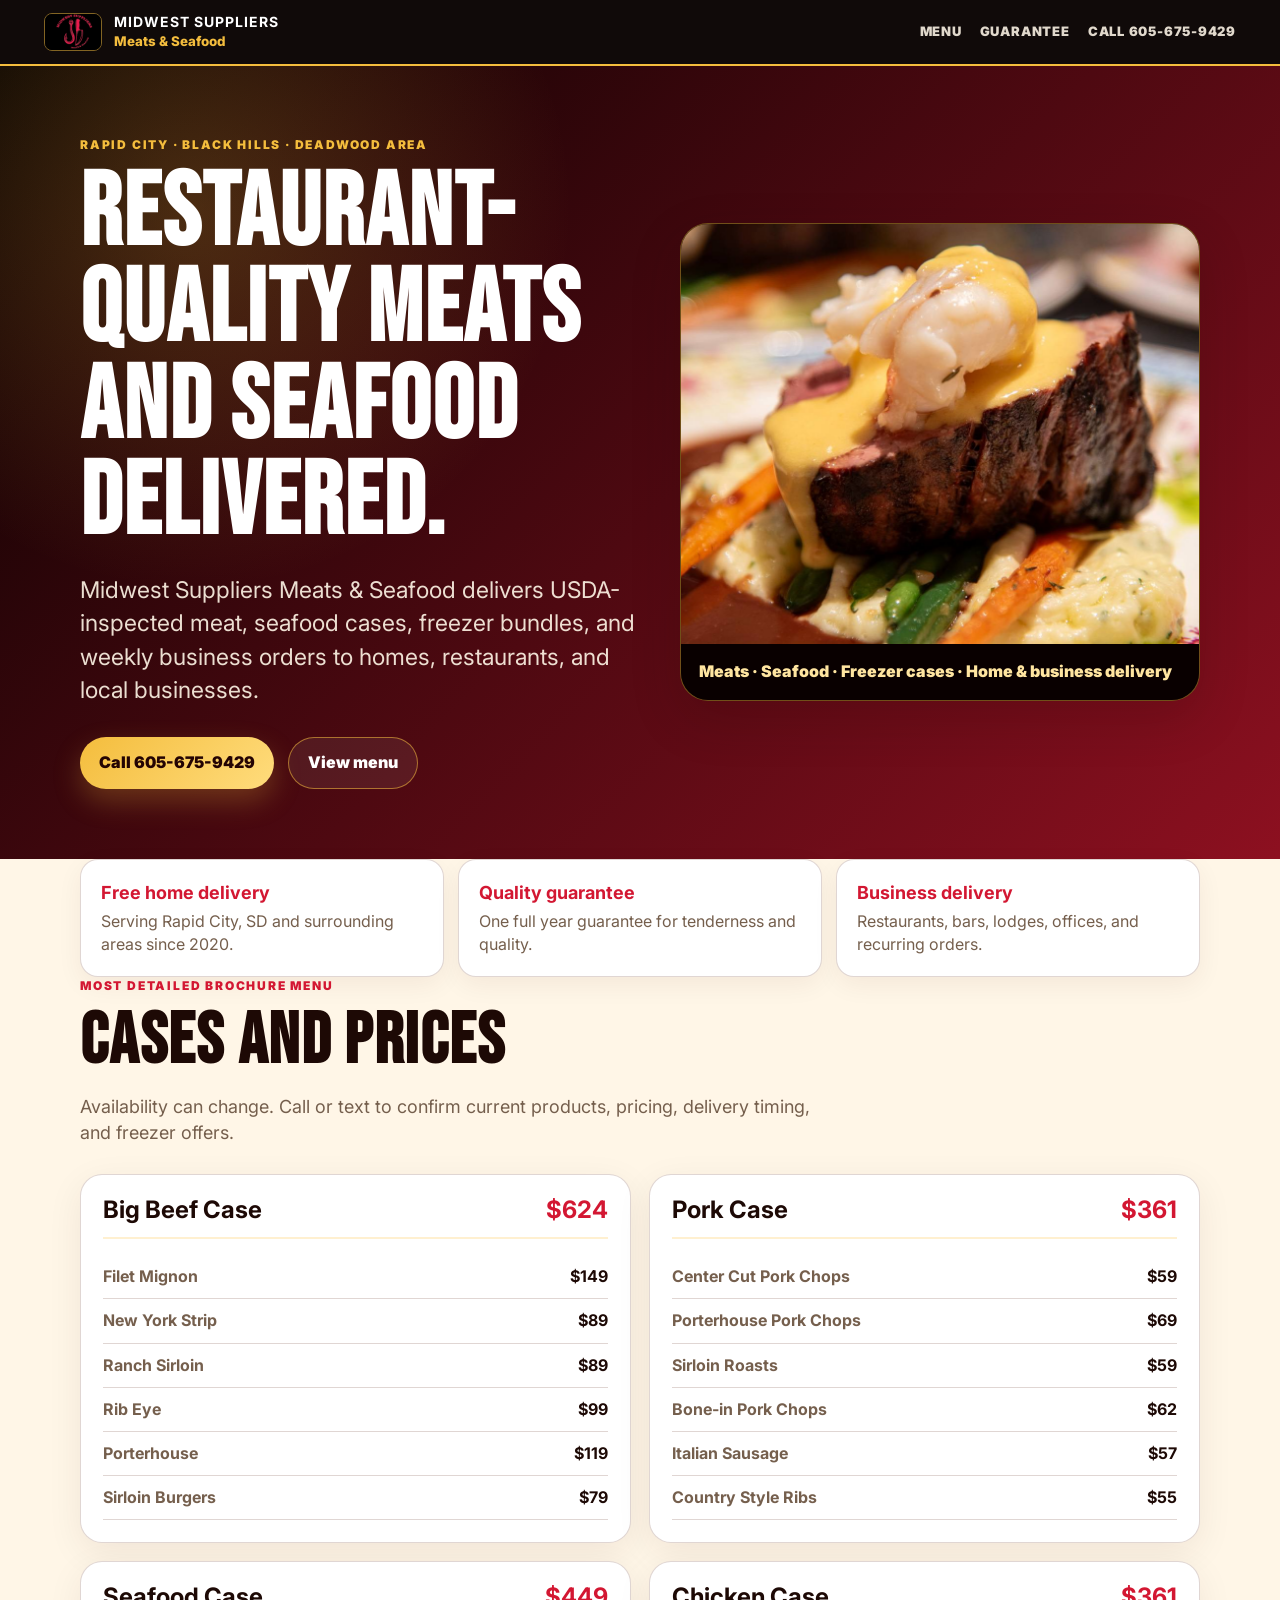
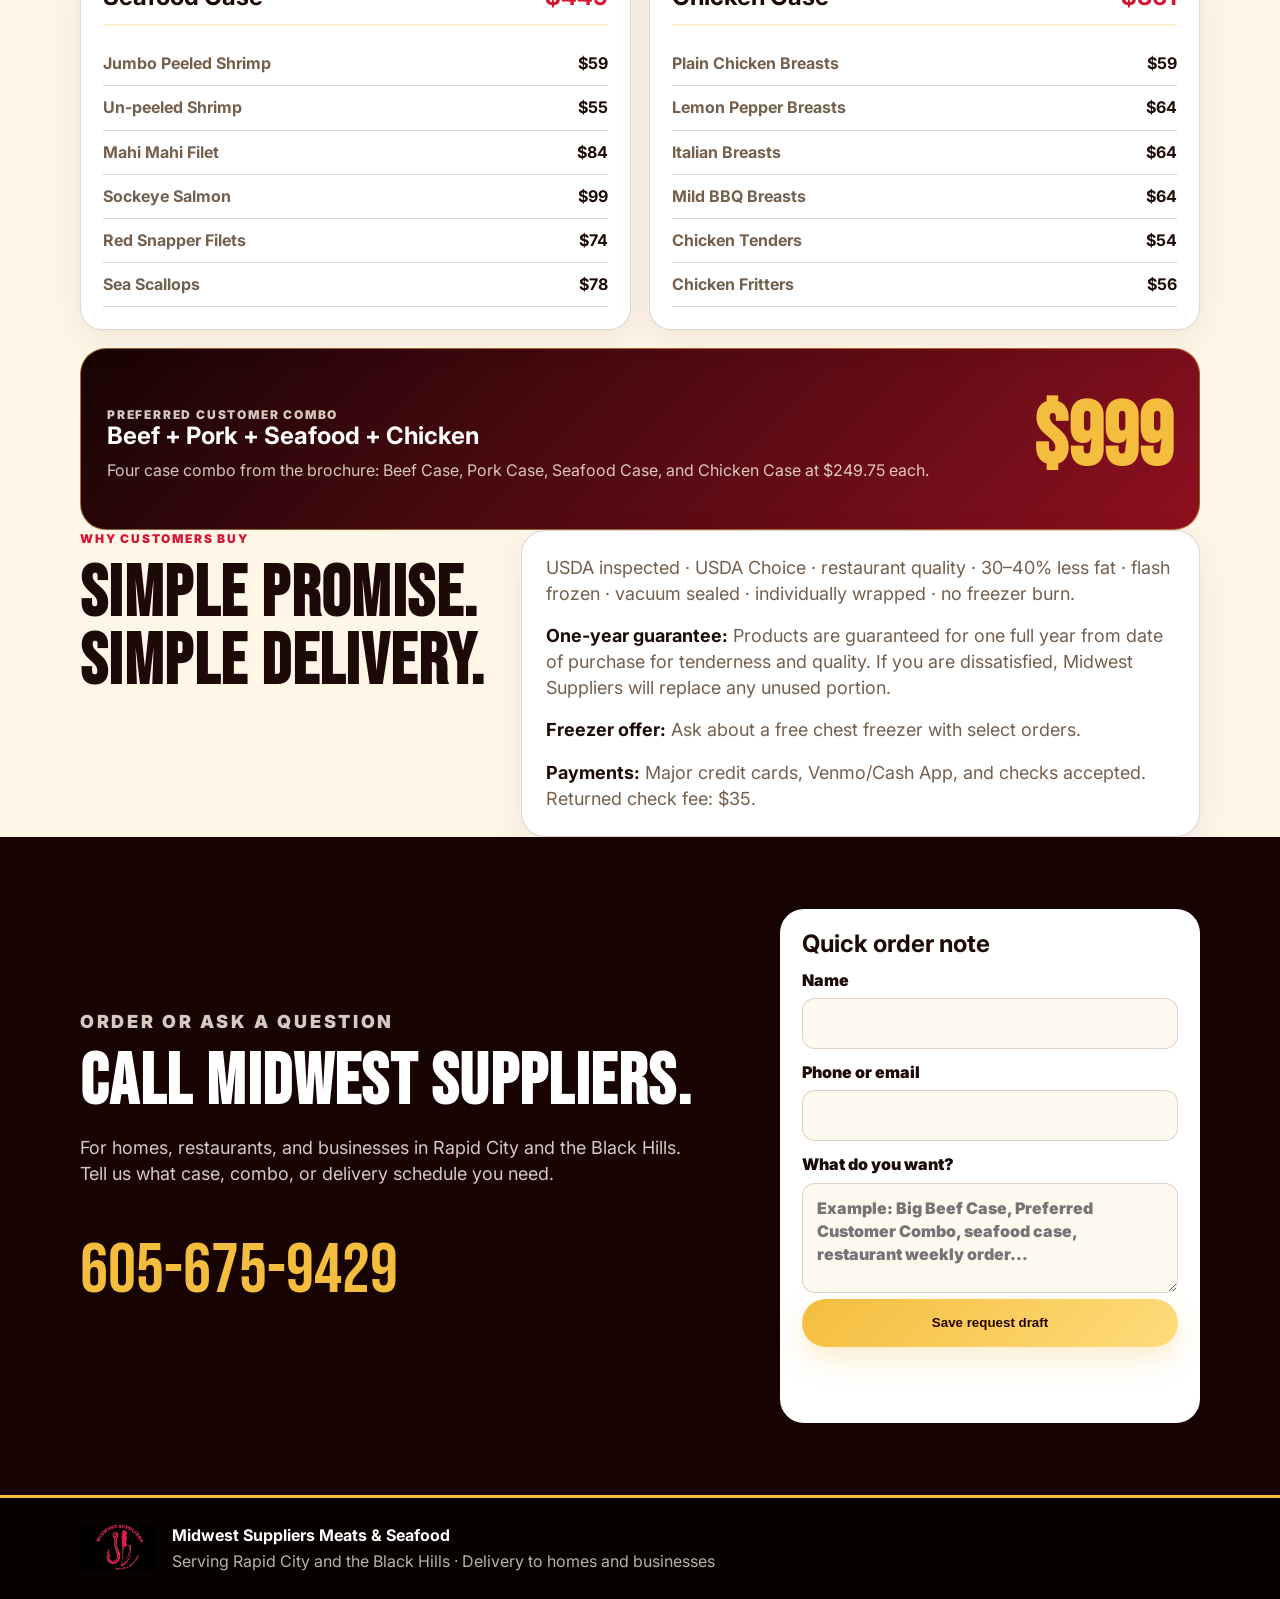
==== index.html @ dd009bd9 "feat: add brochure pricing and steak photo" ====
<!doctype html>
<html lang="en">
<head>
  <meta charset="utf-8" />
  <meta name="viewport" content="width=device-width, initial-scale=1" />
  <title>Midwest Suppliers Meats & Seafood | Rapid City & Black Hills Delivery</title>
  <meta name="description" content="Midwest Suppliers Meats & Seafood delivers restaurant-quality meat, seafood, freezer bundles, and cases to homes and businesses in Rapid City and the Black Hills." />
  <meta property="og:title" content="Midwest Suppliers Meats & Seafood" />
  <meta property="og:description" content="USDA-inspected meats, seafood cases, freezer bundles, and home or commercial delivery for Rapid City and the Black Hills." />
  <meta property="og:image" content="assets/steak-seafood-plate.jpg" />
  <link rel="preconnect" href="https://fonts.googleapis.com">
  <link rel="preconnect" href="https://fonts.gstatic.com" crossorigin>
  <link href="https://fonts.googleapis.com/css2?family=Bebas+Neue&family=Inter:wght@400;600;700;800;900&display=swap" rel="stylesheet">
  <link rel="stylesheet" href="styles.css?v=4" />
</head>
<body>
  <a class="skip-link" href="#contact">Skip to contact</a>

  <header class="site-header">
    <a class="brand" href="#top" aria-label="Midwest Suppliers home">
      <img src="assets/knife-logo.jpg" alt="Midwest Suppliers Meats & Seafood knife logo" />
      <span><strong>Midwest Suppliers</strong><small>Meats & Seafood</small></span>
    </a>
    <nav aria-label="Primary navigation">
      <a href="#menu">Menu</a>
      <a href="#guarantee">Guarantee</a>
      <a href="#contact">Call 605-675-9429</a>
    </nav>
  </header>

  <main id="top">
    <section class="hero">
      <div class="hero-copy">
        <p class="eyebrow">Rapid City · Black Hills · Deadwood Area</p>
        <h1>Restaurant-quality meats and seafood delivered.</h1>
        <p class="lead">Midwest Suppliers Meats & Seafood delivers USDA-inspected meat, seafood cases, freezer bundles, and weekly business orders to homes, restaurants, and local businesses.</p>
        <div class="hero-actions">
          <a class="btn primary" href="tel:16056759429">Call 605-675-9429</a>
          <a class="btn secondary" href="#menu">View menu</a>
        </div>
      </div>
      <figure class="hero-photo">
        <img src="assets/steak-seafood-plate.jpg" alt="Plated steak topped with seafood and sauce" />
        <figcaption>Meats · Seafood · Freezer cases · Home & business delivery</figcaption>
      </figure>
    </section>

    <section class="quick-facts" aria-label="Business highlights">
      <div><strong>Free home delivery</strong><span>Serving Rapid City, SD and surrounding areas since 2020.</span></div>
      <div><strong>Quality guarantee</strong><span>One full year guarantee for tenderness and quality.</span></div>
      <div><strong>Business delivery</strong><span>Restaurants, bars, lodges, offices, and recurring orders.</span></div>
    </section>

    <section id="menu" class="section">
      <div class="section-head simple">
        <p class="eyebrow red">Most detailed brochure menu</p>
        <h2>Cases and prices</h2>
        <p>Availability can change. Call or text to confirm current products, pricing, delivery timing, and freezer offers.</p>
      </div>

      <div class="case-grid">
        <article class="case-card">
          <h3>Big Beef Case <span>$624</span></h3>
          <ul>
            <li><span>Filet Mignon</span><b>$149</b></li>
            <li><span>New York Strip</span><b>$89</b></li>
            <li><span>Ranch Sirloin</span><b>$89</b></li>
            <li><span>Rib Eye</span><b>$99</b></li>
            <li><span>Porterhouse</span><b>$119</b></li>
            <li><span>Sirloin Burgers</span><b>$79</b></li>
          </ul>
        </article>

        <article class="case-card">
          <h3>Pork Case <span>$361</span></h3>
          <ul>
            <li><span>Center Cut Pork Chops</span><b>$59</b></li>
            <li><span>Porterhouse Pork Chops</span><b>$69</b></li>
            <li><span>Sirloin Roasts</span><b>$59</b></li>
            <li><span>Bone-in Pork Chops</span><b>$62</b></li>
            <li><span>Italian Sausage</span><b>$57</b></li>
            <li><span>Country Style Ribs</span><b>$55</b></li>
          </ul>
        </article>

        <article class="case-card">
          <h3>Seafood Case <span>$449</span></h3>
          <ul>
            <li><span>Jumbo Peeled Shrimp</span><b>$59</b></li>
            <li><span>Un-peeled Shrimp</span><b>$55</b></li>
            <li><span>Mahi Mahi Filet</span><b>$84</b></li>
            <li><span>Sockeye Salmon</span><b>$99</b></li>
            <li><span>Red Snapper Filets</span><b>$74</b></li>
            <li><span>Sea Scallops</span><b>$78</b></li>
          </ul>
        </article>

        <article class="case-card">
          <h3>Chicken Case <span>$361</span></h3>
          <ul>
            <li><span>Plain Chicken Breasts</span><b>$59</b></li>
            <li><span>Lemon Pepper Breasts</span><b>$64</b></li>
            <li><span>Italian Breasts</span><b>$64</b></li>
            <li><span>Mild BBQ Breasts</span><b>$64</b></li>
            <li><span>Chicken Tenders</span><b>$54</b></li>
            <li><span>Chicken Fritters</span><b>$56</b></li>
          </ul>
        </article>
      </div>

      <div class="combo-card">
        <div>
          <p class="eyebrow">Preferred customer combo</p>
          <h3>Beef + Pork + Seafood + Chicken</h3>
          <p>Four case combo from the brochure: Beef Case, Pork Case, Seafood Case, and Chicken Case at $249.75 each.</p>
        </div>
        <strong>$999</strong>
      </div>
    </section>

    <section id="guarantee" class="section split-section">
      <div>
        <p class="eyebrow red">Why customers buy</p>
        <h2>Simple promise. Simple delivery.</h2>
      </div>
      <div class="promise-list">
        <p>USDA inspected · USDA Choice · restaurant quality · 30–40% less fat · flash frozen · vacuum sealed · individually wrapped · no freezer burn.</p>
        <p><strong>One-year guarantee:</strong> Products are guaranteed for one full year from date of purchase for tenderness and quality. If you are dissatisfied, Midwest Suppliers will replace any unused portion.</p>
        <p><strong>Freezer offer:</strong> Ask about a free chest freezer with select orders.</p>
        <p><strong>Payments:</strong> Major credit cards, Venmo/Cash App, and checks accepted. Returned check fee: $35.</p>
      </div>
    </section>

    <section id="contact" class="contact-section">
      <div class="contact-copy">
        <p class="eyebrow">Order or ask a question</p>
        <h2>Call Midwest Suppliers.</h2>
        <p>For homes, restaurants, and businesses in Rapid City and the Black Hills. Tell us what case, combo, or delivery schedule you need.</p>
        <a class="phone-link" href="tel:16056759429">605-675-9429</a>
      </div>
      <form id="order-form" class="order-form">
        <h3>Quick order note</h3>
        <label>Name<input name="name" autocomplete="name" required></label>
        <label>Phone or email<input name="contact" autocomplete="email" required></label>
        <label>What do you want?<textarea name="notes" placeholder="Example: Big Beef Case, Preferred Customer Combo, seafood case, restaurant weekly order..." required></textarea></label>
        <button class="btn primary full" type="submit">Save request draft</button>
        <p id="form-status" class="form-status" role="status" aria-live="polite"></p>
      </form>
    </section>
  </main>

  <footer>
    <img src="assets/knife-logo.jpg" alt="Midwest Suppliers logo" />
    <div><strong>Midwest Suppliers Meats & Seafood</strong><span>Serving Rapid City and the Black Hills · Delivery to homes and businesses</span></div>
  </footer>

  <script src="app.js?v=4"></script>
</body>
</html>
---- styles.css ----
:root{
  --black:#070100;
  --charcoal:#170403;
  --red:#d31732;
  --red-dark:#8d1020;
  --gold:#f4bd3d;
  --gold-soft:#ffe5a0;
  --cream:#fff6e7;
  --paper:#fff0d0;
  --ink:#1d0905;
  --muted:#755f4d;
  --line:rgba(84,30,14,.18);
  --shadow:0 18px 50px rgba(41,7,4,.18);
  --max:1120px;
}
*{box-sizing:border-box}
html{scroll-behavior:smooth}
body{margin:0;background:var(--cream);color:var(--ink);font-family:Inter,system-ui,-apple-system,Segoe UI,sans-serif;line-height:1.45}
a{color:inherit}.skip-link{position:absolute;top:-60px;left:12px;background:var(--gold);padding:10px 14px;border-radius:999px;z-index:100}.skip-link:focus{top:12px}
.site-header{position:sticky;top:0;z-index:20;display:flex;justify-content:space-between;align-items:center;gap:18px;padding:12px clamp(16px,4vw,44px);background:rgba(7,1,0,.96);color:#fff;border-bottom:2px solid var(--gold)}
.brand{display:flex;align-items:center;gap:12px;text-decoration:none}.brand img{width:58px;height:38px;object-fit:cover;border-radius:8px;border:1px solid rgba(244,189,61,.5)}.brand strong{display:block;text-transform:uppercase;letter-spacing:.07em;font-size:14px}.brand small{display:block;color:var(--gold);font-weight:800}
nav{display:flex;gap:18px;align-items:center;flex-wrap:wrap;justify-content:flex-end}nav a{text-decoration:none;text-transform:uppercase;letter-spacing:.06em;font-size:13px;font-weight:900;color:rgba(255,246,231,.88)}nav a:hover{color:var(--gold)}
.hero{max-width:none;min-height:640px;display:grid;grid-template-columns:minmax(0,1fr) minmax(320px,520px);gap:34px;align-items:center;padding:70px max(clamp(18px,5vw,60px),calc((100vw - var(--max))/2));background:radial-gradient(circle at 15% 18%,rgba(244,189,61,.22),transparent 30%),linear-gradient(135deg,var(--black),var(--red-dark));color:#fff}.eyebrow{margin:0 0 14px;text-transform:uppercase;letter-spacing:.15em;font-weight:900;font-size:12px;color:var(--gold)}.eyebrow.red{color:var(--red)}h1,h2{font-family:'Bebas Neue',Inter,sans-serif;line-height:.94;letter-spacing:.02em;margin:0}h1{font-size:clamp(56px,8vw,104px);max-width:760px}h2{font-size:clamp(42px,6vw,72px)}h3{margin:0;font-size:24px;line-height:1.08}.lead{max-width:680px;margin:22px 0 0;color:rgba(255,246,231,.9);font-size:clamp(18px,2vw,23px)}.hero-actions{display:flex;gap:14px;flex-wrap:wrap;margin-top:30px}.btn{display:inline-flex;align-items:center;justify-content:center;min-height:48px;padding:13px 19px;border-radius:999px;border:0;text-decoration:none;font-weight:900;cursor:pointer;transition:.16s ease}.btn.primary{background:linear-gradient(135deg,var(--gold),#ffdc7c);color:#240403;box-shadow:0 12px 28px rgba(244,189,61,.25)}.btn.secondary{background:rgba(255,255,255,.07);border:1px solid rgba(244,189,61,.55);color:#fff}.btn:hover{transform:translateY(-2px)}.btn.full{width:100%}.hero-photo{margin:0;background:#100;border:1px solid rgba(244,189,61,.42);border-radius:28px;overflow:hidden;box-shadow:var(--shadow)}.hero-photo img{display:block;width:100%;height:420px;object-fit:cover}.hero-photo figcaption{padding:16px 18px;color:var(--gold-soft);font-weight:900;background:rgba(0,0,0,.45)}
.quick-facts{max-width:var(--max);margin:0 auto;display:grid;grid-template-columns:repeat(3,1fr);gap:14px;padding:22px clamp(18px,3vw,0)}.quick-facts div{background:#fff;border:1px solid var(--line);border-radius:18px;padding:20px;box-shadow:0 8px 26px rgba(61,13,7,.06)}.quick-facts strong{display:block;color:var(--red);font-size:18px}.quick-facts span{display:block;color:var(--muted);margin-top:4px}
.section{max-width:var(--max);margin:0 auto;padding:72px clamp(18px,3vw,0)}.section-head.simple{max-width:760px;margin-bottom:28px}.section-head p:last-child{color:var(--muted);font-size:18px}.case-grid{display:grid;grid-template-columns:repeat(2,1fr);gap:18px}.case-card{background:#fff;border:1px solid var(--line);border-radius:22px;padding:22px;box-shadow:0 10px 36px rgba(61,13,7,.07)}.case-card h3{display:flex;justify-content:space-between;gap:14px;border-bottom:2px solid var(--paper);padding-bottom:14px}.case-card h3 span{color:var(--red);white-space:nowrap}.case-card ul{list-style:none;margin:16px 0 0;padding:0}.case-card li{display:flex;justify-content:space-between;gap:20px;padding:10px 0;border-bottom:1px solid var(--line);color:var(--muted);font-weight:700}.case-card b{color:var(--ink)}.combo-card{margin-top:18px;display:flex;justify-content:space-between;align-items:center;gap:24px;background:linear-gradient(135deg,var(--charcoal),var(--red-dark));color:#fff;border-radius:26px;padding:26px;border:1px solid rgba(244,189,61,.5)}.combo-card p{color:rgba(255,246,231,.8);margin:10px 0 0}.combo-card strong{font-size:clamp(52px,8vw,88px);font-family:'Bebas Neue';color:var(--gold)}
.split-section{display:grid;grid-template-columns:.75fr 1.25fr;gap:34px;align-items:start}.promise-list{background:#fff;border:1px solid var(--line);border-radius:24px;padding:24px;box-shadow:0 10px 36px rgba(61,13,7,.07)}.promise-list p{margin:0 0 16px;color:var(--muted);font-size:18px}.promise-list p:last-child{margin-bottom:0}.promise-list strong{color:var(--ink)}
.contact-section{max-width:none;display:grid;grid-template-columns:minmax(0,1fr) 420px;gap:34px;align-items:center;padding:72px max(clamp(18px,5vw,60px),calc((100vw - var(--max))/2));background:var(--charcoal);color:#fff}.contact-copy p{max-width:620px;color:rgba(255,246,231,.82);font-size:18px}.phone-link{display:inline-block;margin-top:16px;color:var(--gold);font-size:clamp(38px,6vw,70px);font-family:'Bebas Neue';text-decoration:none}.order-form{background:#fff;color:var(--ink);border-radius:24px;padding:22px;box-shadow:var(--shadow)}.order-form label{display:block;margin-top:12px;font-weight:900}.order-form input,.order-form textarea{width:100%;margin-top:6px;border:1px solid var(--line);border-radius:13px;padding:13px 14px;background:#fffaf0;color:var(--ink);font:inherit}.order-form textarea{min-height:110px;resize:vertical}.form-status{min-height:22px;color:var(--red);font-weight:800}
footer{display:flex;align-items:center;gap:16px;padding:26px max(clamp(18px,5vw,60px),calc((100vw - var(--max))/2));background:var(--black);color:#fff;border-top:3px solid var(--gold)}footer img{width:76px;height:48px;object-fit:cover;border-radius:8px}footer strong,footer span{display:block}footer span{color:rgba(255,246,231,.72);margin-top:3px}
@media (max-width:900px){.hero,.quick-facts,.case-grid,.split-section,.contact-section{grid-template-columns:1fr}.hero{min-height:auto}.hero-photo img{height:340px}.combo-card{align-items:flex-start;flex-direction:column}}
@media (max-width:620px){.site-header{align-items:flex-start}.brand img{width:50px}.brand small{display:none}nav{gap:10px}nav a{font-size:12px}h1{font-size:54px}.hero,.section,.contact-section{padding-top:54px;padding-bottom:54px}.quick-facts{padding-top:14px}.case-card h3{display:block}.case-card h3 span{display:block;margin-top:6px}.hero-photo img{height:270px}footer{align-items:flex-start}}
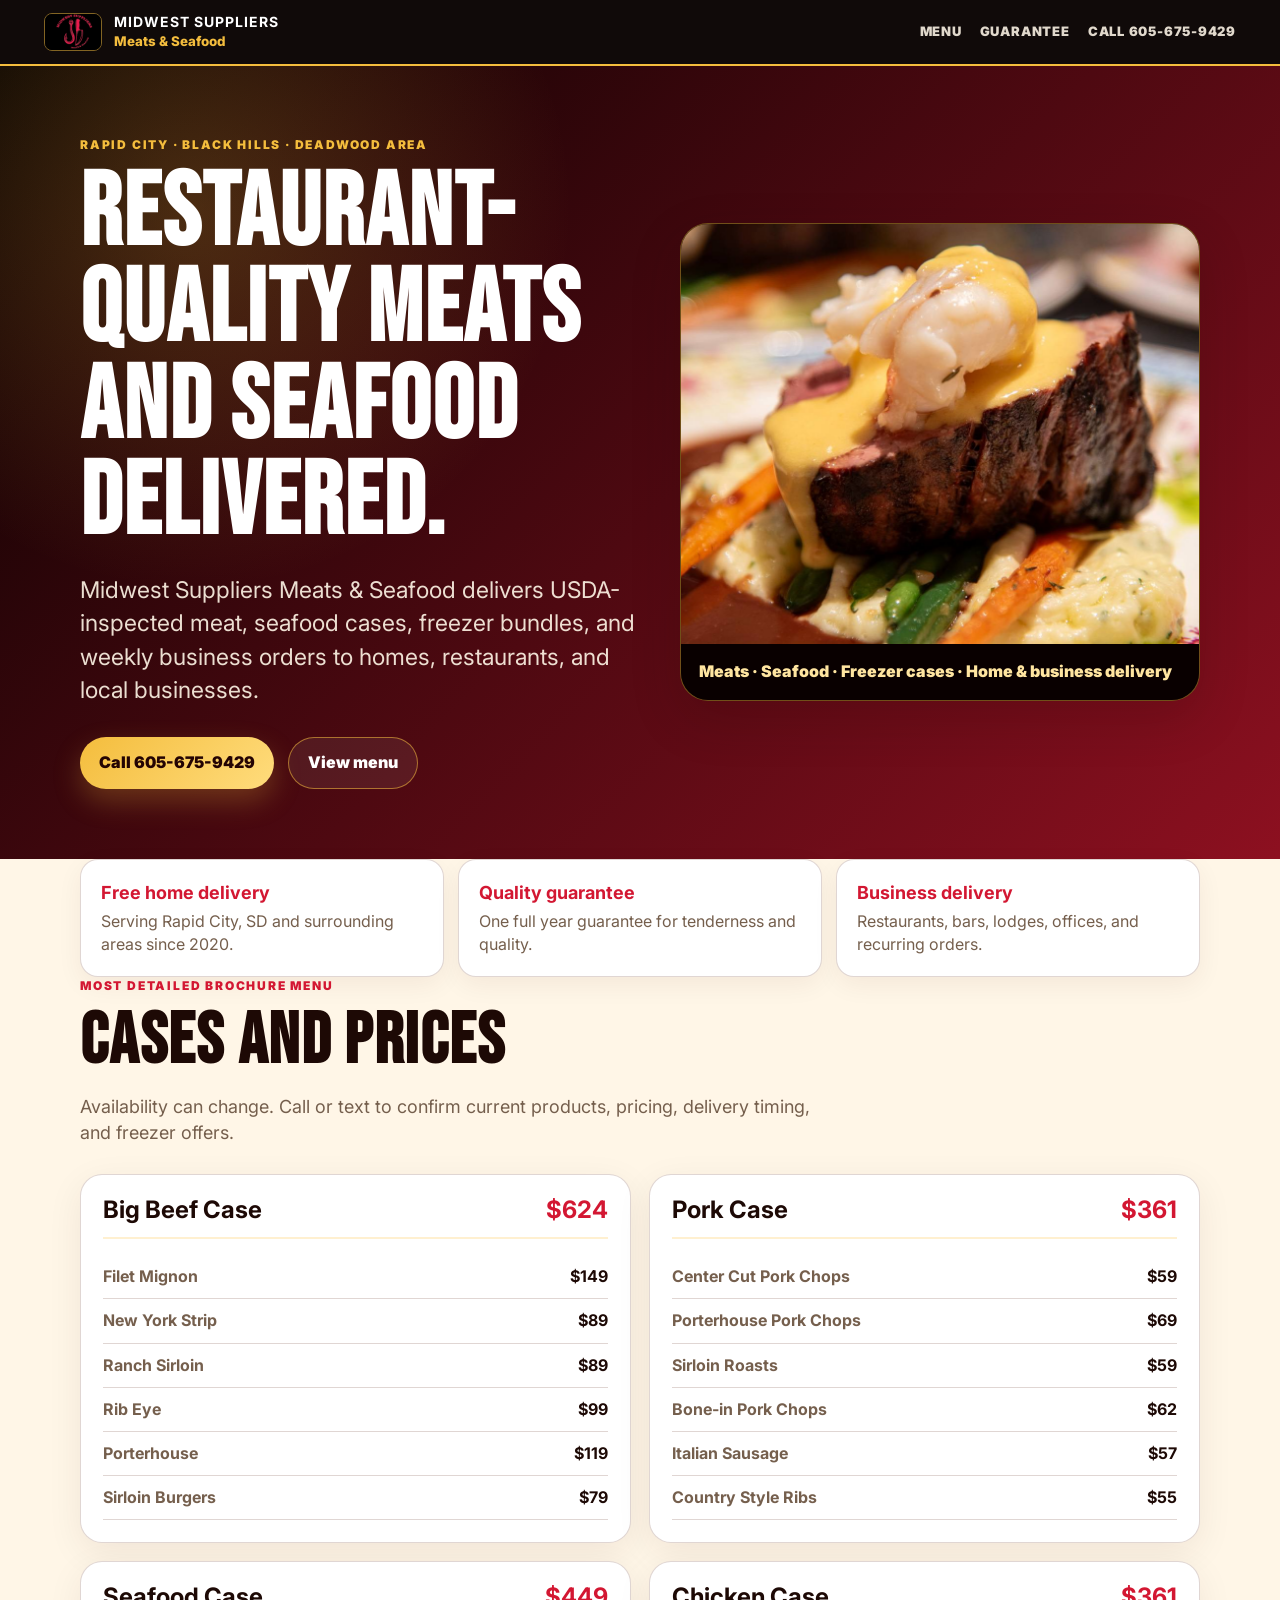
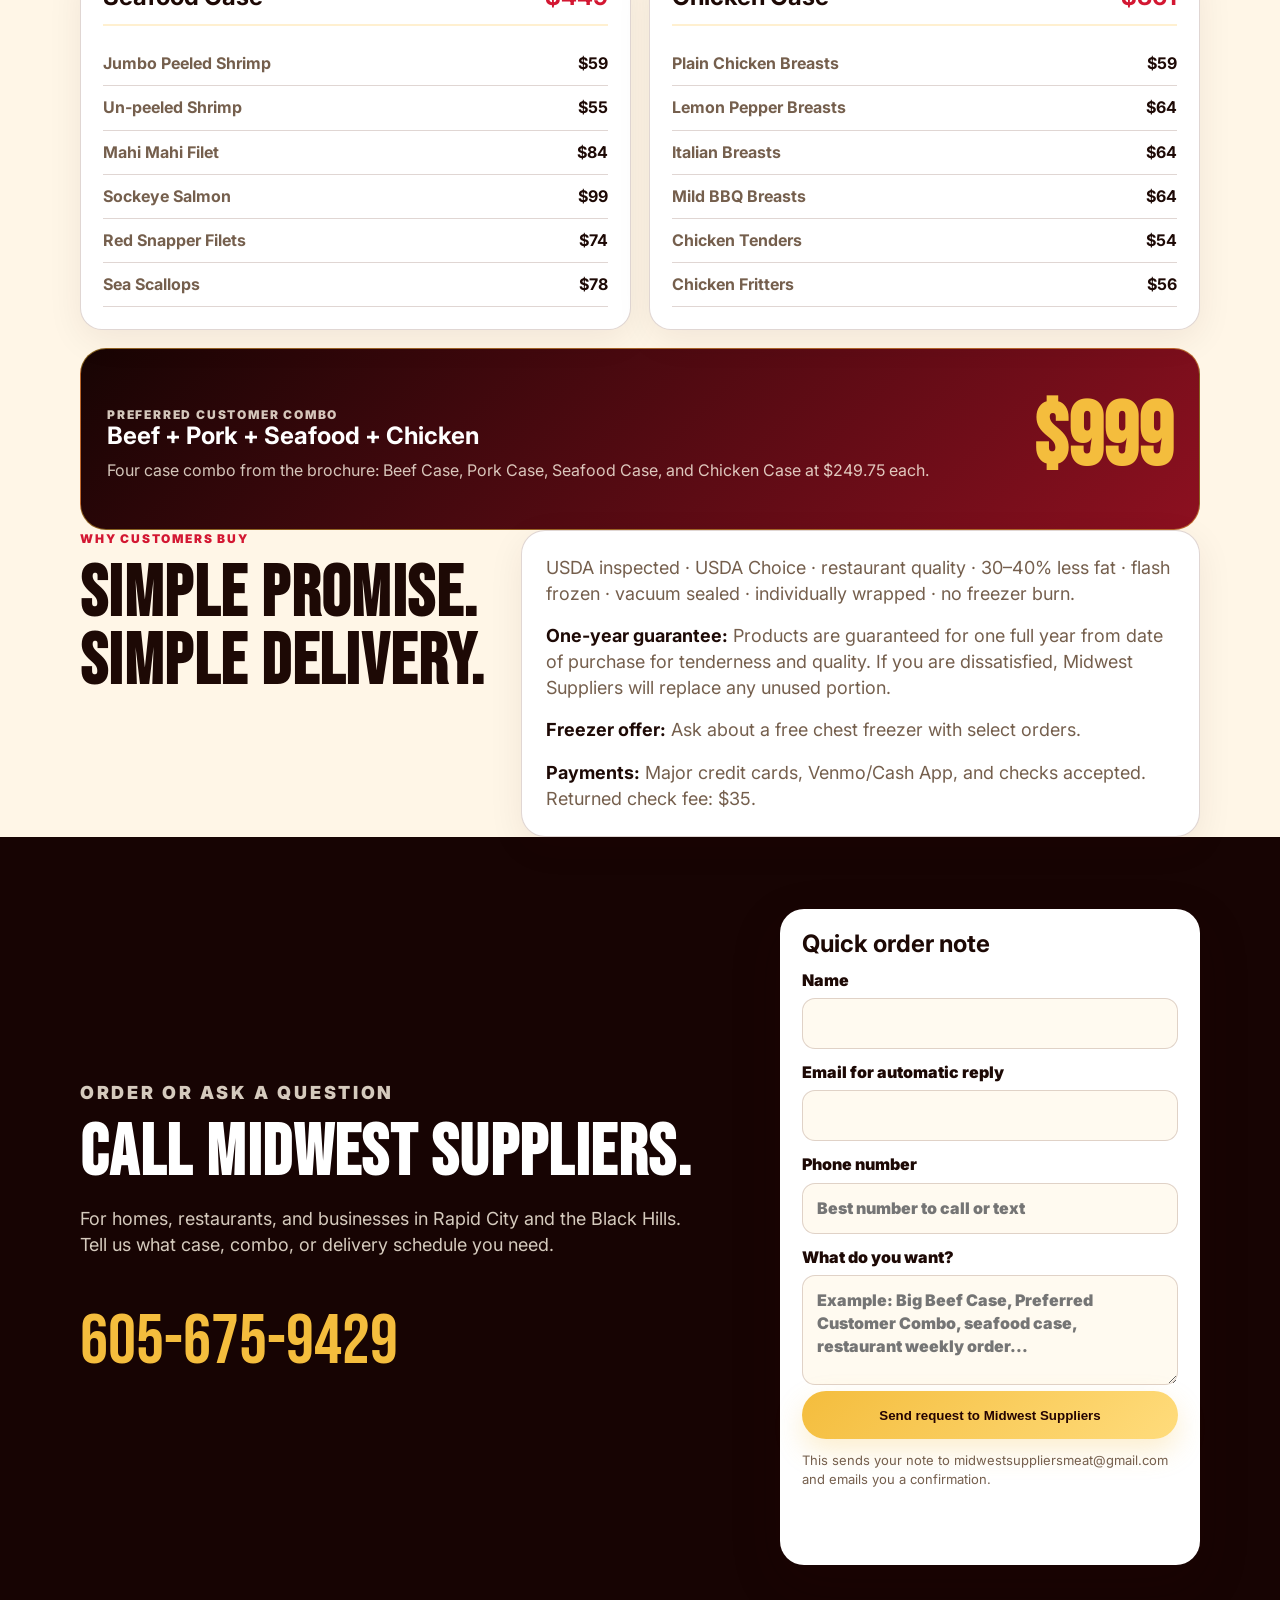
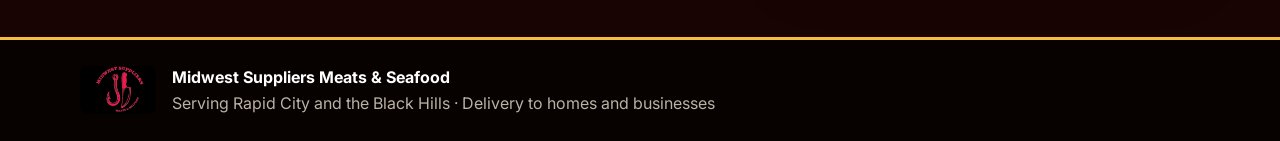
==== commit 8147892f: "feat: send quick order notes by email" ====
--- a/index.html
+++ b/index.html
@@ -138,12 +138,19 @@
         <p>For homes, restaurants, and businesses in Rapid City and the Black Hills. Tell us what case, combo, or delivery schedule you need.</p>
         <a class="phone-link" href="tel:16056759429">605-675-9429</a>
       </div>
-      <form id="order-form" class="order-form">
+      <form id="order-form" class="order-form" action="https://formsubmit.co/midwestsuppliersmeat@gmail.com" method="POST">
         <h3>Quick order note</h3>
+        <input type="hidden" name="_subject" value="New Midwest Suppliers quick order note">
+        <input type="hidden" name="_template" value="table">
+        <input type="hidden" name="_captcha" value="false">
+        <input type="hidden" name="_next" value="https://justicejuly.github.io/midwest-suppliers-site/thank-you.html">
+        <input type="hidden" name="_autoresponse" value="Thank you for contacting Midwest Suppliers Meats & Seafood. We got your message and will be in contact with you as soon as possible. For faster help, call or text 605-675-9429.">
         <label>Name<input name="name" autocomplete="name" required></label>
-        <label>Phone or email<input name="contact" autocomplete="email" required></label>
-        <label>What do you want?<textarea name="notes" placeholder="Example: Big Beef Case, Preferred Customer Combo, seafood case, restaurant weekly order..." required></textarea></label>
-        <button class="btn primary full" type="submit">Save request draft</button>
+        <label>Email for automatic reply<input type="email" name="email" autocomplete="email" required></label>
+        <label>Phone number<input name="phone" autocomplete="tel" placeholder="Best number to call or text"></label>
+        <label>What do you want?<textarea name="message" placeholder="Example: Big Beef Case, Preferred Customer Combo, seafood case, restaurant weekly order..." required></textarea></label>
+        <button class="btn primary full" type="submit">Send request to Midwest Suppliers</button>
+        <p class="form-note">This sends your note to midwestsuppliersmeat@gmail.com and emails you a confirmation.</p>
         <p id="form-status" class="form-status" role="status" aria-live="polite"></p>
       </form>
     </section>
--- a/styles.css
+++ b/styles.css
@@ -24,7 +24,7 @@
 .quick-facts{max-width:var(--max);margin:0 auto;display:grid;grid-template-columns:repeat(3,1fr);gap:14px;padding:22px clamp(18px,3vw,0)}.quick-facts div{background:#fff;border:1px solid var(--line);border-radius:18px;padding:20px;box-shadow:0 8px 26px rgba(61,13,7,.06)}.quick-facts strong{display:block;color:var(--red);font-size:18px}.quick-facts span{display:block;color:var(--muted);margin-top:4px}
 .section{max-width:var(--max);margin:0 auto;padding:72px clamp(18px,3vw,0)}.section-head.simple{max-width:760px;margin-bottom:28px}.section-head p:last-child{color:var(--muted);font-size:18px}.case-grid{display:grid;grid-template-columns:repeat(2,1fr);gap:18px}.case-card{background:#fff;border:1px solid var(--line);border-radius:22px;padding:22px;box-shadow:0 10px 36px rgba(61,13,7,.07)}.case-card h3{display:flex;justify-content:space-between;gap:14px;border-bottom:2px solid var(--paper);padding-bottom:14px}.case-card h3 span{color:var(--red);white-space:nowrap}.case-card ul{list-style:none;margin:16px 0 0;padding:0}.case-card li{display:flex;justify-content:space-between;gap:20px;padding:10px 0;border-bottom:1px solid var(--line);color:var(--muted);font-weight:700}.case-card b{color:var(--ink)}.combo-card{margin-top:18px;display:flex;justify-content:space-between;align-items:center;gap:24px;background:linear-gradient(135deg,var(--charcoal),var(--red-dark));color:#fff;border-radius:26px;padding:26px;border:1px solid rgba(244,189,61,.5)}.combo-card p{color:rgba(255,246,231,.8);margin:10px 0 0}.combo-card strong{font-size:clamp(52px,8vw,88px);font-family:'Bebas Neue';color:var(--gold)}
 .split-section{display:grid;grid-template-columns:.75fr 1.25fr;gap:34px;align-items:start}.promise-list{background:#fff;border:1px solid var(--line);border-radius:24px;padding:24px;box-shadow:0 10px 36px rgba(61,13,7,.07)}.promise-list p{margin:0 0 16px;color:var(--muted);font-size:18px}.promise-list p:last-child{margin-bottom:0}.promise-list strong{color:var(--ink)}
-.contact-section{max-width:none;display:grid;grid-template-columns:minmax(0,1fr) 420px;gap:34px;align-items:center;padding:72px max(clamp(18px,5vw,60px),calc((100vw - var(--max))/2));background:var(--charcoal);color:#fff}.contact-copy p{max-width:620px;color:rgba(255,246,231,.82);font-size:18px}.phone-link{display:inline-block;margin-top:16px;color:var(--gold);font-size:clamp(38px,6vw,70px);font-family:'Bebas Neue';text-decoration:none}.order-form{background:#fff;color:var(--ink);border-radius:24px;padding:22px;box-shadow:var(--shadow)}.order-form label{display:block;margin-top:12px;font-weight:900}.order-form input,.order-form textarea{width:100%;margin-top:6px;border:1px solid var(--line);border-radius:13px;padding:13px 14px;background:#fffaf0;color:var(--ink);font:inherit}.order-form textarea{min-height:110px;resize:vertical}.form-status{min-height:22px;color:var(--red);font-weight:800}
+.contact-section{max-width:none;display:grid;grid-template-columns:minmax(0,1fr) 420px;gap:34px;align-items:center;padding:72px max(clamp(18px,5vw,60px),calc((100vw - var(--max))/2));background:var(--charcoal);color:#fff}.contact-copy p{max-width:620px;color:rgba(255,246,231,.82);font-size:18px}.phone-link{display:inline-block;margin-top:16px;color:var(--gold);font-size:clamp(38px,6vw,70px);font-family:'Bebas Neue';text-decoration:none}.order-form{background:#fff;color:var(--ink);border-radius:24px;padding:22px;box-shadow:var(--shadow)}.order-form label{display:block;margin-top:12px;font-weight:900}.order-form input,.order-form textarea{width:100%;margin-top:6px;border:1px solid var(--line);border-radius:13px;padding:13px 14px;background:#fffaf0;color:var(--ink);font:inherit}.order-form textarea{min-height:110px;resize:vertical}.form-note{margin:12px 0 0;color:var(--muted);font-size:13px}.form-status{min-height:22px;color:var(--red);font-weight:800}
 footer{display:flex;align-items:center;gap:16px;padding:26px max(clamp(18px,5vw,60px),calc((100vw - var(--max))/2));background:var(--black);color:#fff;border-top:3px solid var(--gold)}footer img{width:76px;height:48px;object-fit:cover;border-radius:8px}footer strong,footer span{display:block}footer span{color:rgba(255,246,231,.72);margin-top:3px}
 @media (max-width:900px){.hero,.quick-facts,.case-grid,.split-section,.contact-section{grid-template-columns:1fr}.hero{min-height:auto}.hero-photo img{height:340px}.combo-card{align-items:flex-start;flex-direction:column}}
 @media (max-width:620px){.site-header{align-items:flex-start}.brand img{width:50px}.brand small{display:none}nav{gap:10px}nav a{font-size:12px}h1{font-size:54px}.hero,.section,.contact-section{padding-top:54px;padding-bottom:54px}.quick-facts{padding-top:14px}.case-card h3{display:block}.case-card h3 span{display:block;margin-top:6px}.hero-photo img{height:270px}footer{align-items:flex-start}}
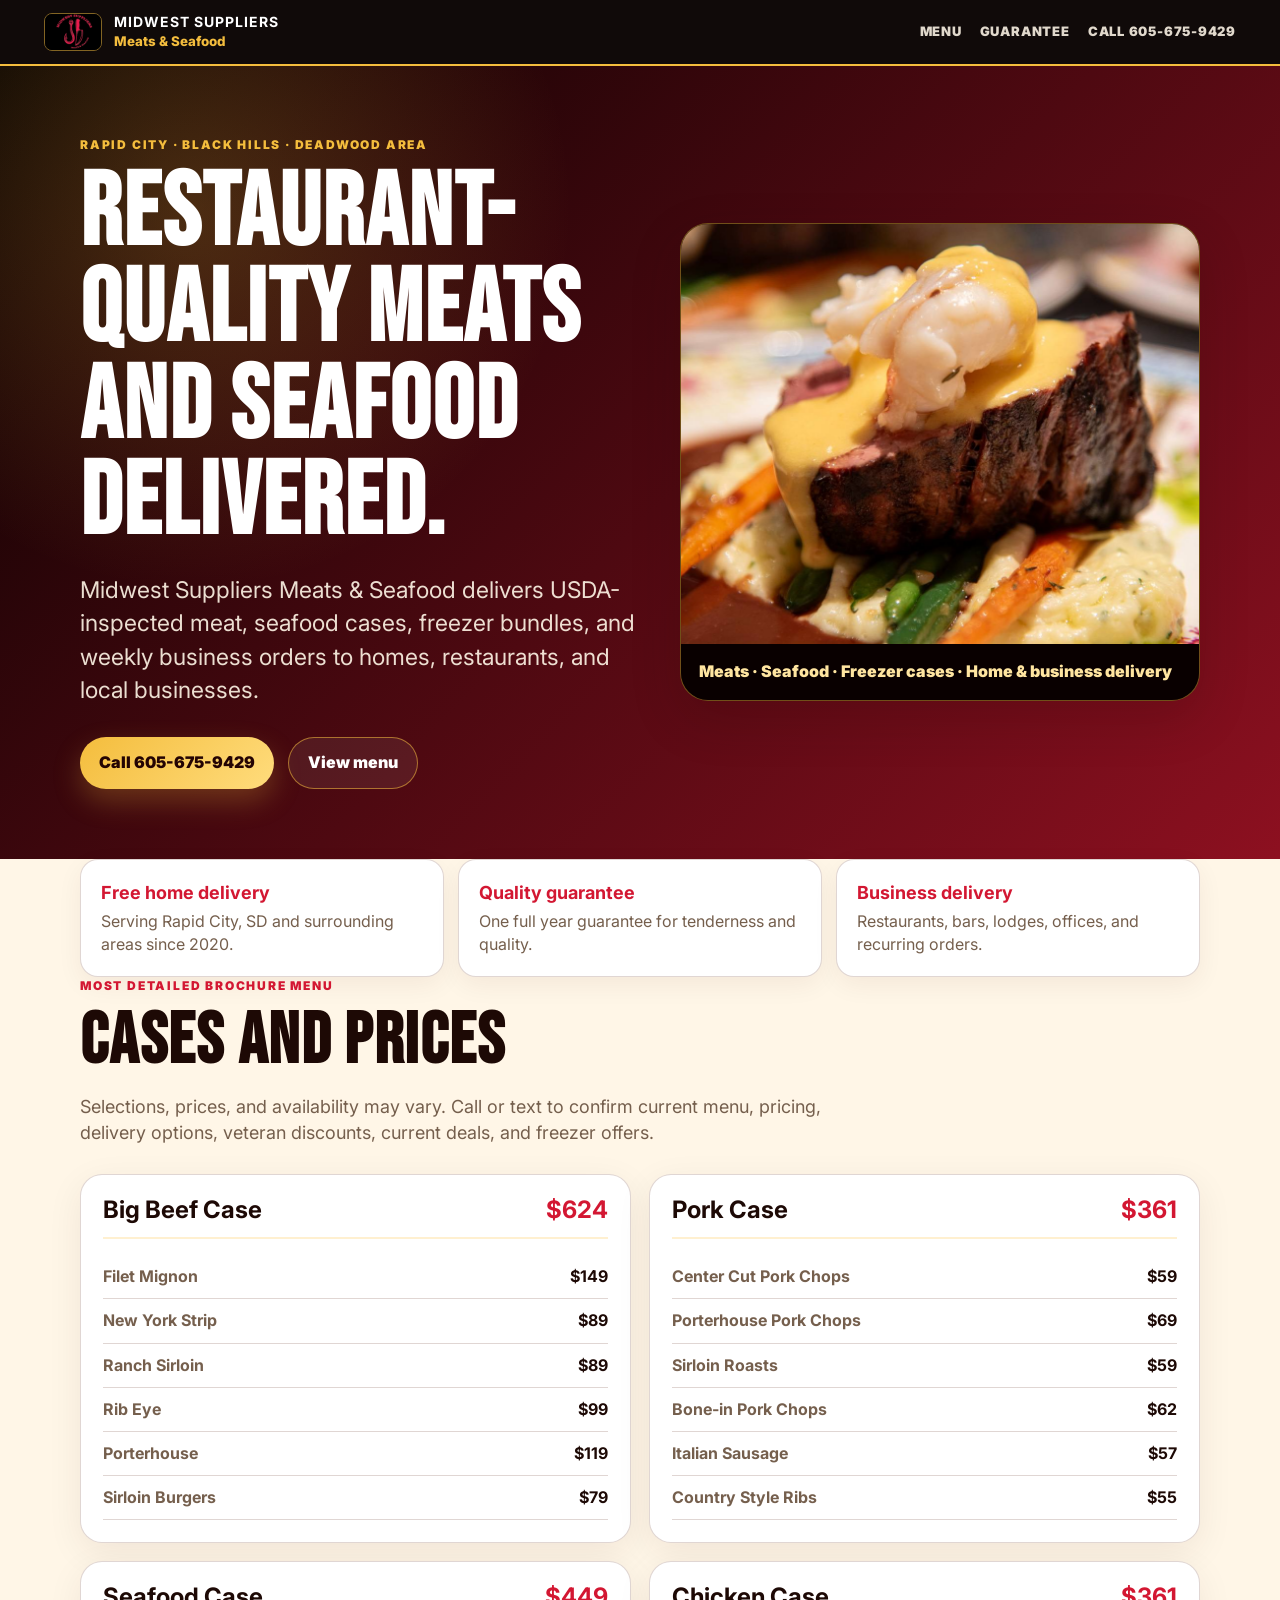
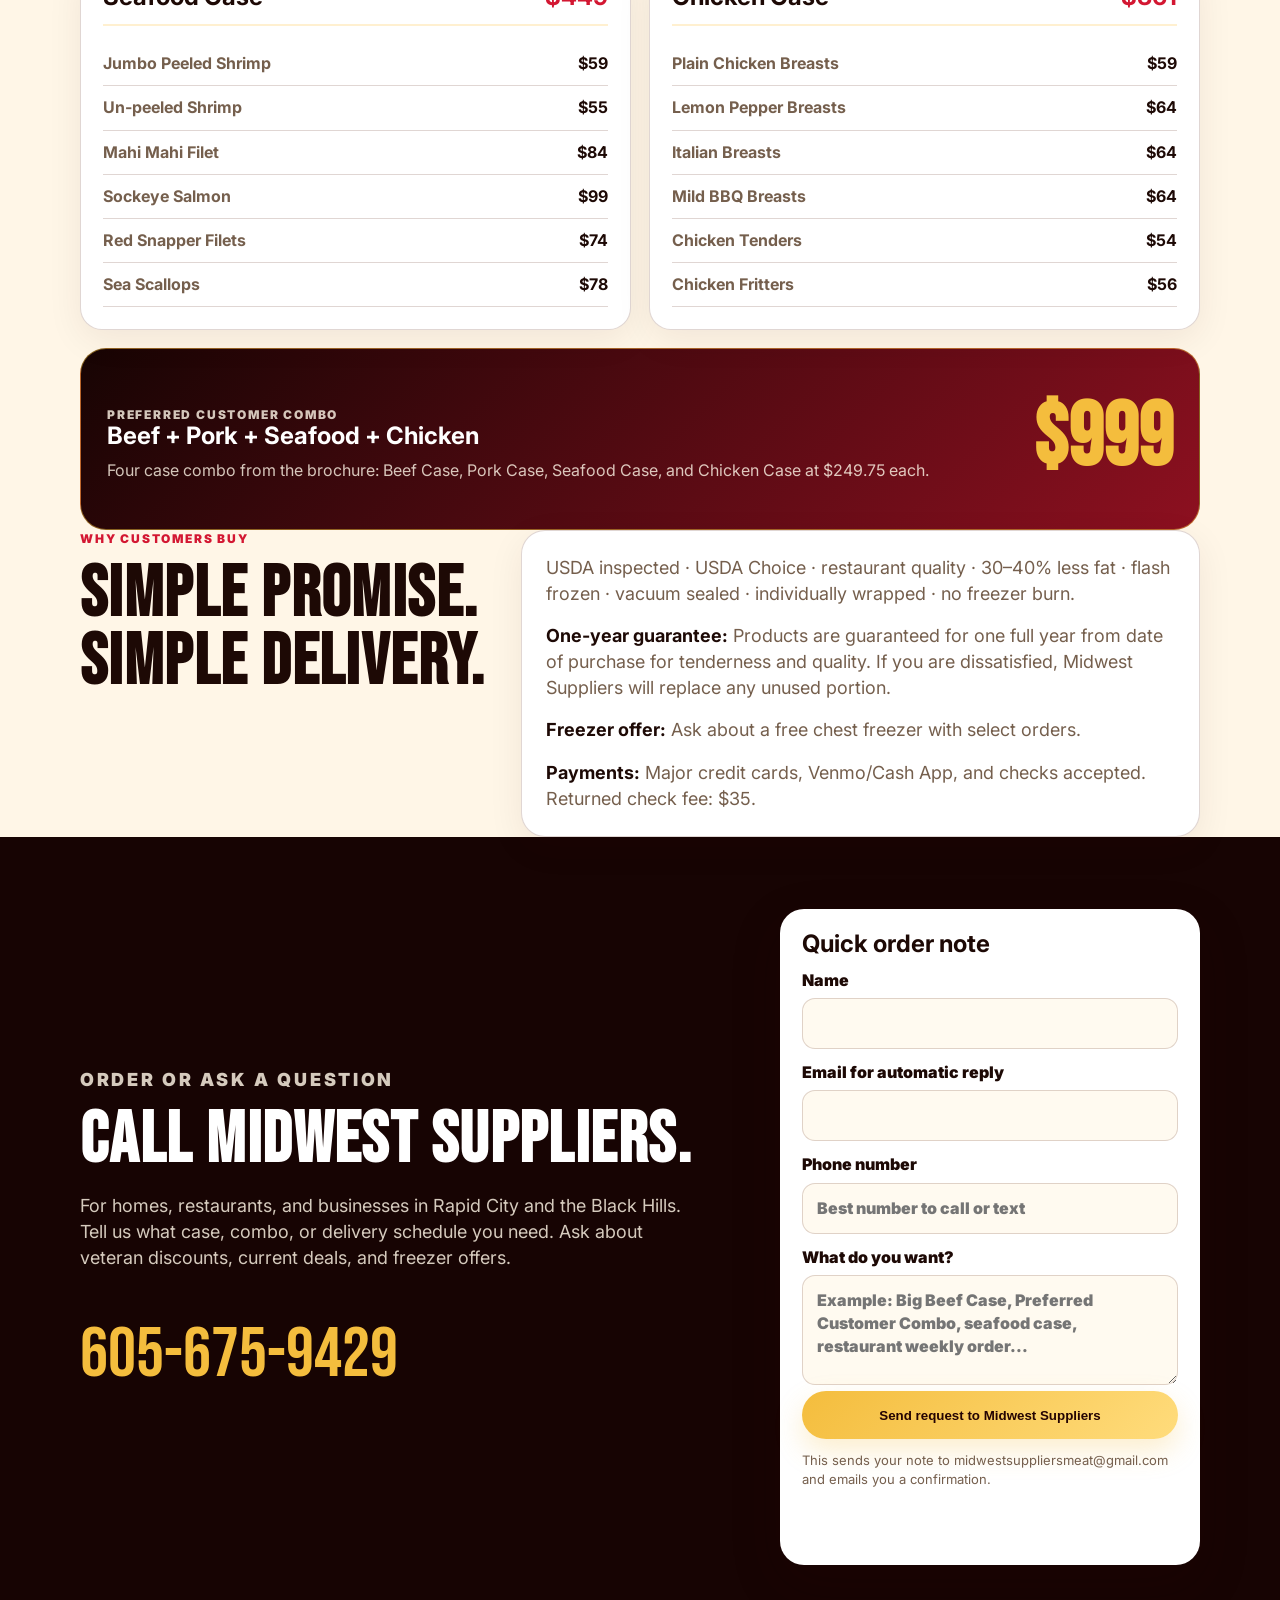
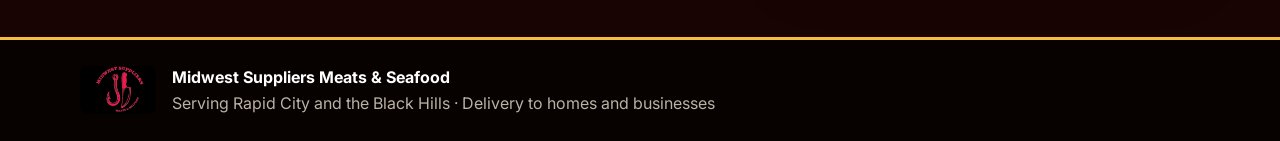
==== commit 2e2abaa0: "feat: add availability and veteran deals wording" ====
--- a/index.html
+++ b/index.html
@@ -55,7 +55,7 @@
       <div class="section-head simple">
         <p class="eyebrow red">Most detailed brochure menu</p>
         <h2>Cases and prices</h2>
-        <p>Availability can change. Call or text to confirm current products, pricing, delivery timing, and freezer offers.</p>
+        <p>Selections, prices, and availability may vary. Call or text to confirm current menu, pricing, delivery options, veteran discounts, current deals, and freezer offers.</p>
       </div>
 
       <div class="case-grid">
@@ -135,7 +135,7 @@
       <div class="contact-copy">
         <p class="eyebrow">Order or ask a question</p>
         <h2>Call Midwest Suppliers.</h2>
-        <p>For homes, restaurants, and businesses in Rapid City and the Black Hills. Tell us what case, combo, or delivery schedule you need.</p>
+        <p>For homes, restaurants, and businesses in Rapid City and the Black Hills. Tell us what case, combo, or delivery schedule you need. Ask about veteran discounts, current deals, and freezer offers.</p>
         <a class="phone-link" href="tel:16056759429">605-675-9429</a>
       </div>
       <form id="order-form" class="order-form" action="https://formsubmit.co/midwestsuppliersmeat@gmail.com" method="POST">
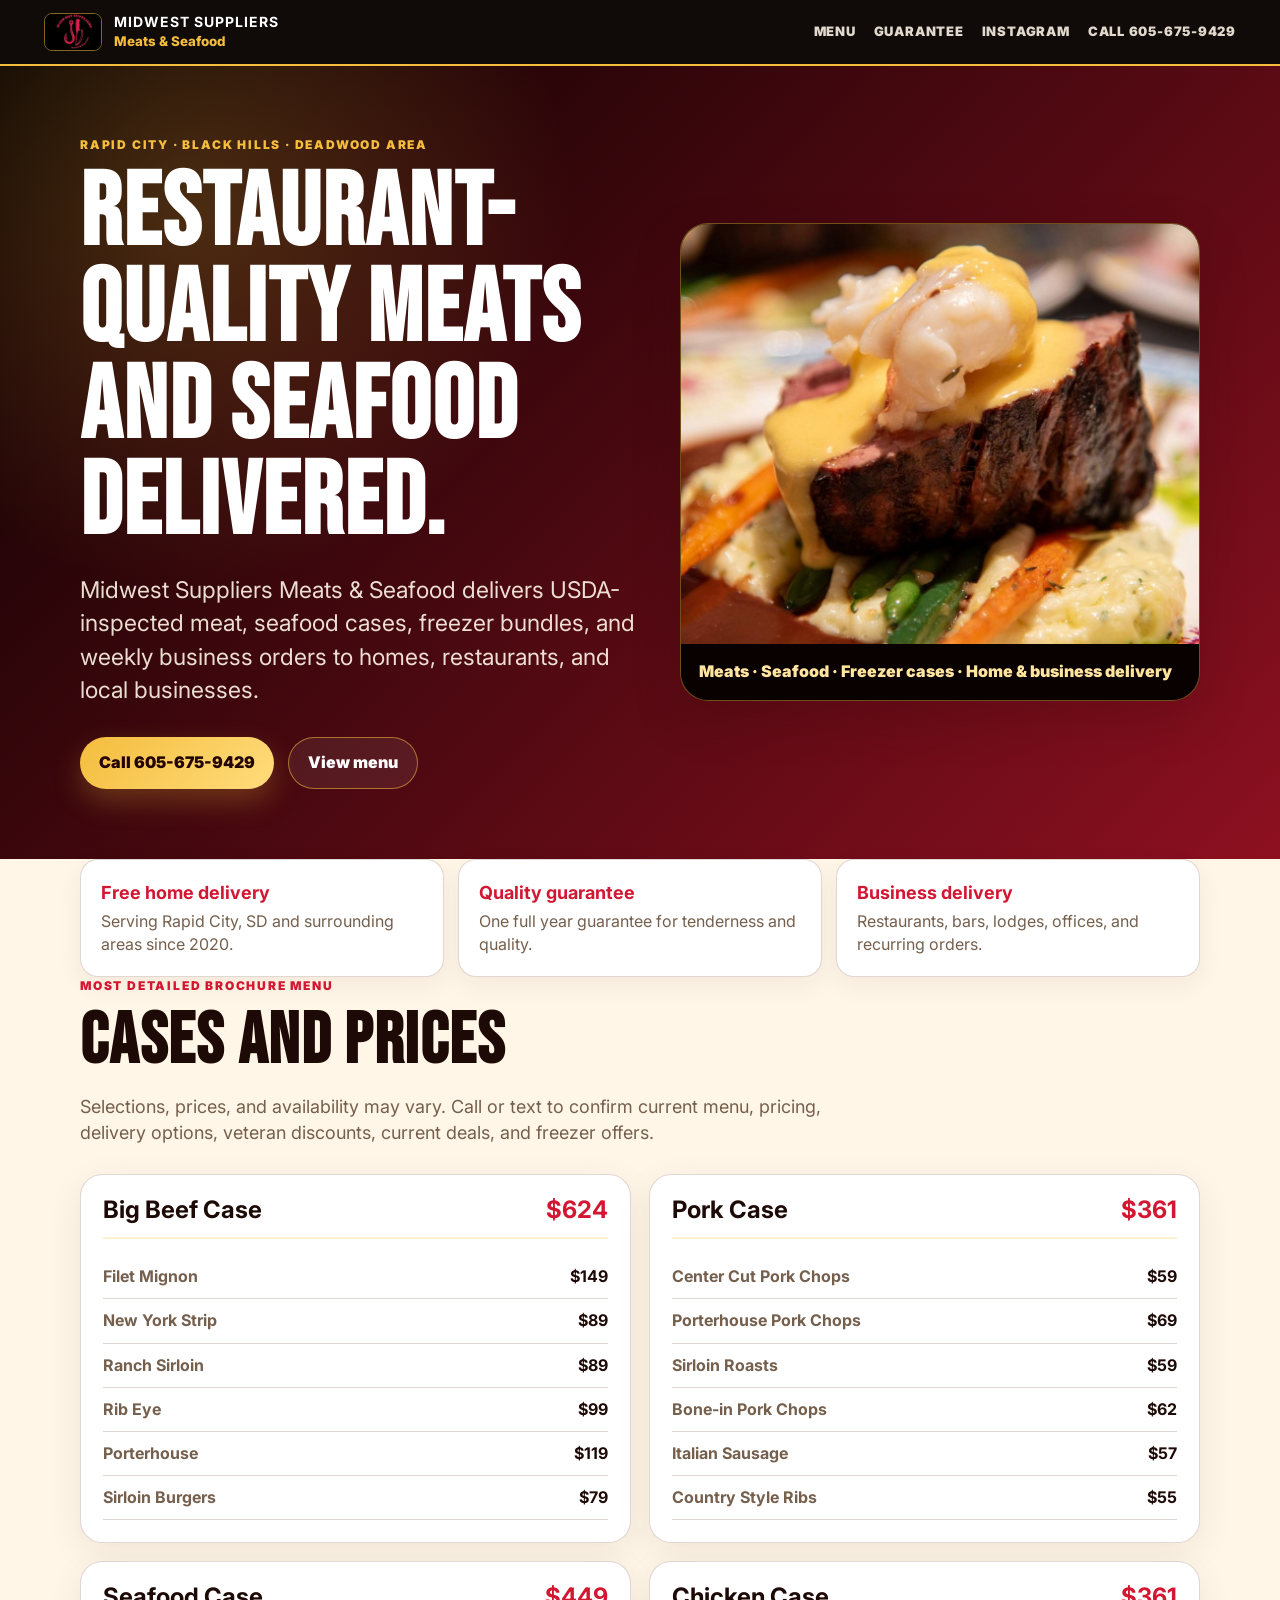
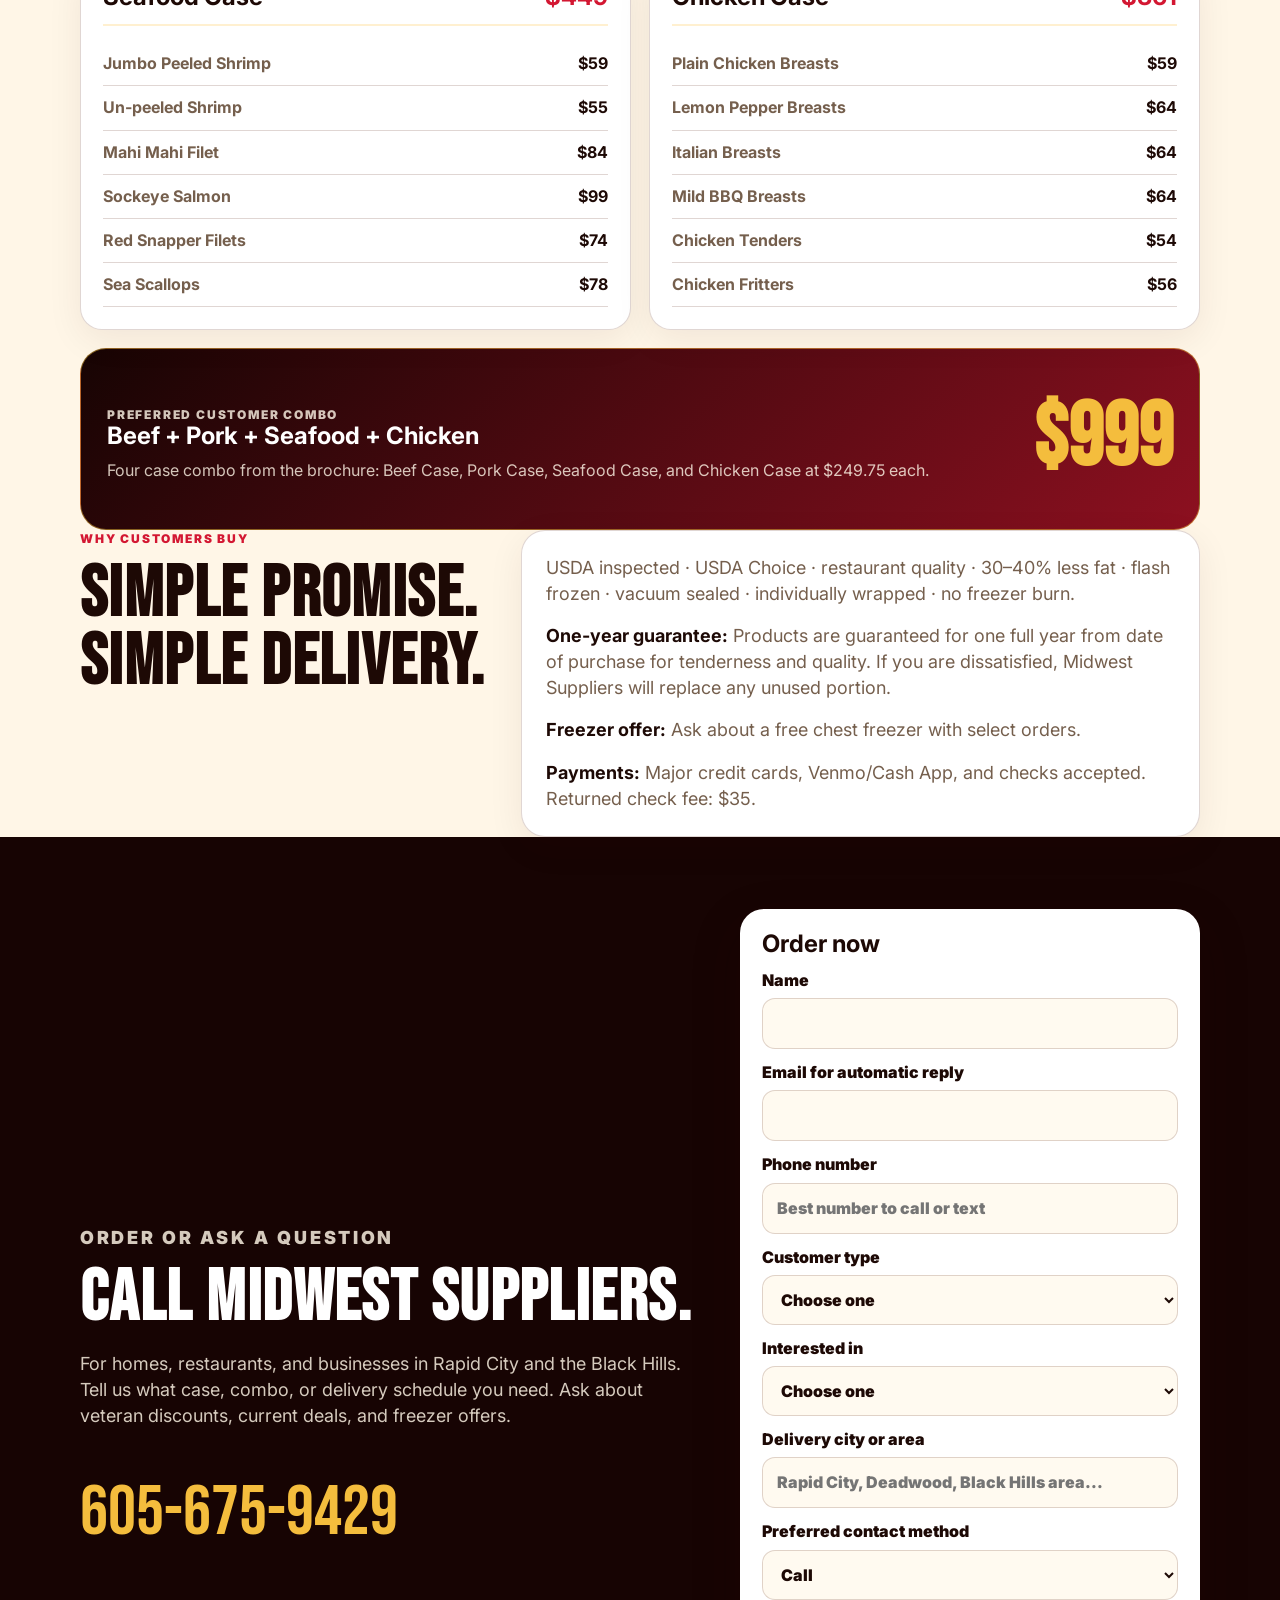
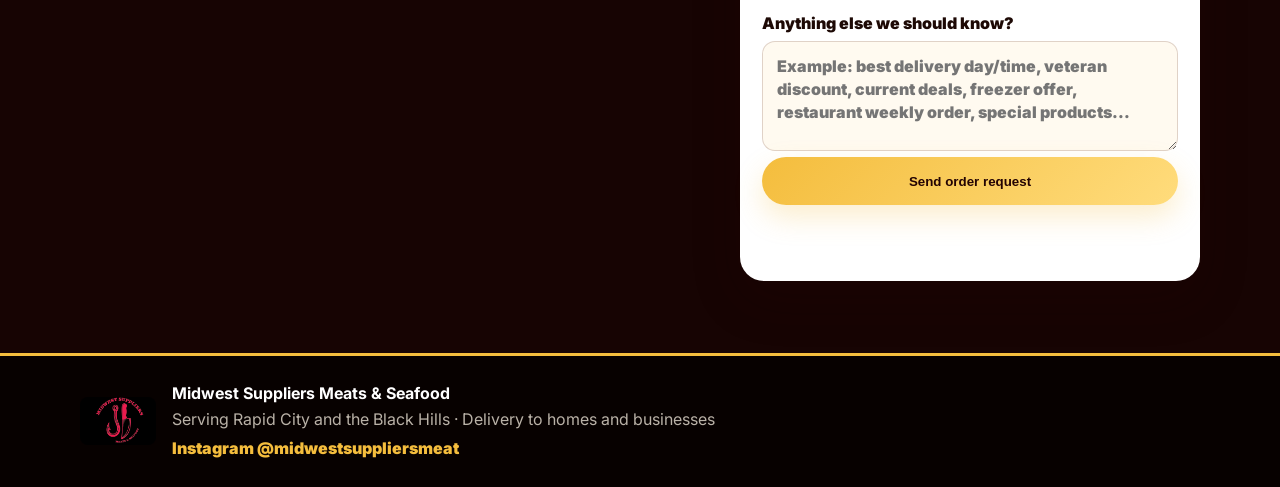
==== commit cfd764bc: "feat: improve order form and add outreach drafts" ====
--- a/index.html
+++ b/index.html
@@ -24,6 +24,7 @@
     <nav aria-label="Primary navigation">
       <a href="#menu">Menu</a>
       <a href="#guarantee">Guarantee</a>
+      <a href="https://www.instagram.com/midwestsuppliersmeat/" target="_blank" rel="noopener">Instagram</a>
       <a href="#contact">Call 605-675-9429</a>
     </nav>
   </header>
@@ -139,18 +140,47 @@
         <a class="phone-link" href="tel:16056759429">605-675-9429</a>
       </div>
       <form id="order-form" class="order-form" action="https://formsubmit.co/midwestsuppliersmeat@gmail.com" method="POST">
-        <h3>Quick order note</h3>
-        <input type="hidden" name="_subject" value="New Midwest Suppliers quick order note">
+        <h3>Order now</h3>
+        <input type="hidden" name="_subject" value="New Midwest Suppliers order request">
         <input type="hidden" name="_template" value="table">
         <input type="hidden" name="_captcha" value="false">
         <input type="hidden" name="_next" value="https://justicejuly.github.io/midwest-suppliers-site/thank-you.html">
         <input type="hidden" name="_autoresponse" value="Thank you for contacting Midwest Suppliers Meats & Seafood. We got your message and will be in contact with you as soon as possible. For faster help, call or text 605-675-9429.">
         <label>Name<input name="name" autocomplete="name" required></label>
         <label>Email for automatic reply<input type="email" name="email" autocomplete="email" required></label>
-        <label>Phone number<input name="phone" autocomplete="tel" placeholder="Best number to call or text"></label>
-        <label>What do you want?<textarea name="message" placeholder="Example: Big Beef Case, Preferred Customer Combo, seafood case, restaurant weekly order..." required></textarea></label>
-        <button class="btn primary full" type="submit">Send request to Midwest Suppliers</button>
-        <p class="form-note">This sends your note to midwestsuppliersmeat@gmail.com and emails you a confirmation.</p>
+        <label>Phone number<input name="phone" autocomplete="tel" placeholder="Best number to call or text" required></label>
+        <label>Customer type
+          <select name="customer_type" required>
+            <option value="">Choose one</option>
+            <option>Home customer</option>
+            <option>Restaurant / business</option>
+            <option>Returning customer</option>
+            <option>Just asking a question</option>
+          </select>
+        </label>
+        <label>Interested in
+          <select name="product_interest" required>
+            <option value="">Choose one</option>
+            <option>Big Beef Case</option>
+            <option>Pork Case</option>
+            <option>Seafood Case</option>
+            <option>Chicken Case</option>
+            <option>Preferred Customer Combo</option>
+            <option>Freezer bundle / chest freezer offer</option>
+            <option>Restaurant or business order</option>
+            <option>Not sure yet</option>
+          </select>
+        </label>
+        <label>Delivery city or area<input name="delivery_area" autocomplete="address-level2" placeholder="Rapid City, Deadwood, Black Hills area..."></label>
+        <label>Preferred contact method
+          <select name="preferred_contact">
+            <option>Call</option>
+            <option>Text</option>
+            <option>Email</option>
+          </select>
+        </label>
+        <label>Anything else we should know?<textarea name="message" placeholder="Example: best delivery day/time, veteran discount, current deals, freezer offer, restaurant weekly order, special products..." required></textarea></label>
+        <button class="btn primary full" type="submit">Send order request</button>
         <p id="form-status" class="form-status" role="status" aria-live="polite"></p>
       </form>
     </section>
@@ -158,7 +188,7 @@
 
   <footer>
     <img src="assets/knife-logo.jpg" alt="Midwest Suppliers logo" />
-    <div><strong>Midwest Suppliers Meats & Seafood</strong><span>Serving Rapid City and the Black Hills · Delivery to homes and businesses</span></div>
+    <div><strong>Midwest Suppliers Meats & Seafood</strong><span>Serving Rapid City and the Black Hills · Delivery to homes and businesses</span><a class="footer-social" href="https://www.instagram.com/midwestsuppliersmeat/" target="_blank" rel="noopener">Instagram @midwestsuppliersmeat</a></div>
   </footer>
 
   <script src="app.js?v=4"></script>
--- a/styles.css
+++ b/styles.css
@@ -24,7 +24,7 @@
 .quick-facts{max-width:var(--max);margin:0 auto;display:grid;grid-template-columns:repeat(3,1fr);gap:14px;padding:22px clamp(18px,3vw,0)}.quick-facts div{background:#fff;border:1px solid var(--line);border-radius:18px;padding:20px;box-shadow:0 8px 26px rgba(61,13,7,.06)}.quick-facts strong{display:block;color:var(--red);font-size:18px}.quick-facts span{display:block;color:var(--muted);margin-top:4px}
 .section{max-width:var(--max);margin:0 auto;padding:72px clamp(18px,3vw,0)}.section-head.simple{max-width:760px;margin-bottom:28px}.section-head p:last-child{color:var(--muted);font-size:18px}.case-grid{display:grid;grid-template-columns:repeat(2,1fr);gap:18px}.case-card{background:#fff;border:1px solid var(--line);border-radius:22px;padding:22px;box-shadow:0 10px 36px rgba(61,13,7,.07)}.case-card h3{display:flex;justify-content:space-between;gap:14px;border-bottom:2px solid var(--paper);padding-bottom:14px}.case-card h3 span{color:var(--red);white-space:nowrap}.case-card ul{list-style:none;margin:16px 0 0;padding:0}.case-card li{display:flex;justify-content:space-between;gap:20px;padding:10px 0;border-bottom:1px solid var(--line);color:var(--muted);font-weight:700}.case-card b{color:var(--ink)}.combo-card{margin-top:18px;display:flex;justify-content:space-between;align-items:center;gap:24px;background:linear-gradient(135deg,var(--charcoal),var(--red-dark));color:#fff;border-radius:26px;padding:26px;border:1px solid rgba(244,189,61,.5)}.combo-card p{color:rgba(255,246,231,.8);margin:10px 0 0}.combo-card strong{font-size:clamp(52px,8vw,88px);font-family:'Bebas Neue';color:var(--gold)}
 .split-section{display:grid;grid-template-columns:.75fr 1.25fr;gap:34px;align-items:start}.promise-list{background:#fff;border:1px solid var(--line);border-radius:24px;padding:24px;box-shadow:0 10px 36px rgba(61,13,7,.07)}.promise-list p{margin:0 0 16px;color:var(--muted);font-size:18px}.promise-list p:last-child{margin-bottom:0}.promise-list strong{color:var(--ink)}
-.contact-section{max-width:none;display:grid;grid-template-columns:minmax(0,1fr) 420px;gap:34px;align-items:center;padding:72px max(clamp(18px,5vw,60px),calc((100vw - var(--max))/2));background:var(--charcoal);color:#fff}.contact-copy p{max-width:620px;color:rgba(255,246,231,.82);font-size:18px}.phone-link{display:inline-block;margin-top:16px;color:var(--gold);font-size:clamp(38px,6vw,70px);font-family:'Bebas Neue';text-decoration:none}.order-form{background:#fff;color:var(--ink);border-radius:24px;padding:22px;box-shadow:var(--shadow)}.order-form label{display:block;margin-top:12px;font-weight:900}.order-form input,.order-form textarea{width:100%;margin-top:6px;border:1px solid var(--line);border-radius:13px;padding:13px 14px;background:#fffaf0;color:var(--ink);font:inherit}.order-form textarea{min-height:110px;resize:vertical}.form-note{margin:12px 0 0;color:var(--muted);font-size:13px}.form-status{min-height:22px;color:var(--red);font-weight:800}
-footer{display:flex;align-items:center;gap:16px;padding:26px max(clamp(18px,5vw,60px),calc((100vw - var(--max))/2));background:var(--black);color:#fff;border-top:3px solid var(--gold)}footer img{width:76px;height:48px;object-fit:cover;border-radius:8px}footer strong,footer span{display:block}footer span{color:rgba(255,246,231,.72);margin-top:3px}
+.contact-section{max-width:none;display:grid;grid-template-columns:minmax(0,1fr) 460px;gap:34px;align-items:center;padding:72px max(clamp(18px,5vw,60px),calc((100vw - var(--max))/2));background:var(--charcoal);color:#fff}.contact-copy p{max-width:620px;color:rgba(255,246,231,.82);font-size:18px}.phone-link{display:inline-block;margin-top:16px;color:var(--gold);font-size:clamp(38px,6vw,70px);font-family:'Bebas Neue';text-decoration:none}.order-form{background:#fff;color:var(--ink);border-radius:24px;padding:22px;box-shadow:var(--shadow)}.order-form label{display:block;margin-top:12px;font-weight:900}.order-form input,.order-form select,.order-form textarea{width:100%;margin-top:6px;border:1px solid var(--line);border-radius:13px;padding:13px 14px;background:#fffaf0;color:var(--ink);font:inherit}.order-form select{appearance:auto}.order-form textarea{min-height:110px;resize:vertical}.form-note{margin:12px 0 0;color:var(--muted);font-size:13px}.form-status{min-height:22px;color:var(--red);font-weight:800}
+footer{display:flex;align-items:center;gap:16px;padding:26px max(clamp(18px,5vw,60px),calc((100vw - var(--max))/2));background:var(--black);color:#fff;border-top:3px solid var(--gold)}footer img{width:76px;height:48px;object-fit:cover;border-radius:8px}footer strong,footer span,footer a{display:block}footer span{color:rgba(255,246,231,.72);margin-top:3px}.footer-social{color:var(--gold);font-weight:900;margin-top:6px;text-decoration:none}.footer-social:hover{text-decoration:underline}
 @media (max-width:900px){.hero,.quick-facts,.case-grid,.split-section,.contact-section{grid-template-columns:1fr}.hero{min-height:auto}.hero-photo img{height:340px}.combo-card{align-items:flex-start;flex-direction:column}}
 @media (max-width:620px){.site-header{align-items:flex-start}.brand img{width:50px}.brand small{display:none}nav{gap:10px}nav a{font-size:12px}h1{font-size:54px}.hero,.section,.contact-section{padding-top:54px;padding-bottom:54px}.quick-facts{padding-top:14px}.case-card h3{display:block}.case-card h3 span{display:block;margin-top:6px}.hero-photo img{height:270px}footer{align-items:flex-start}}
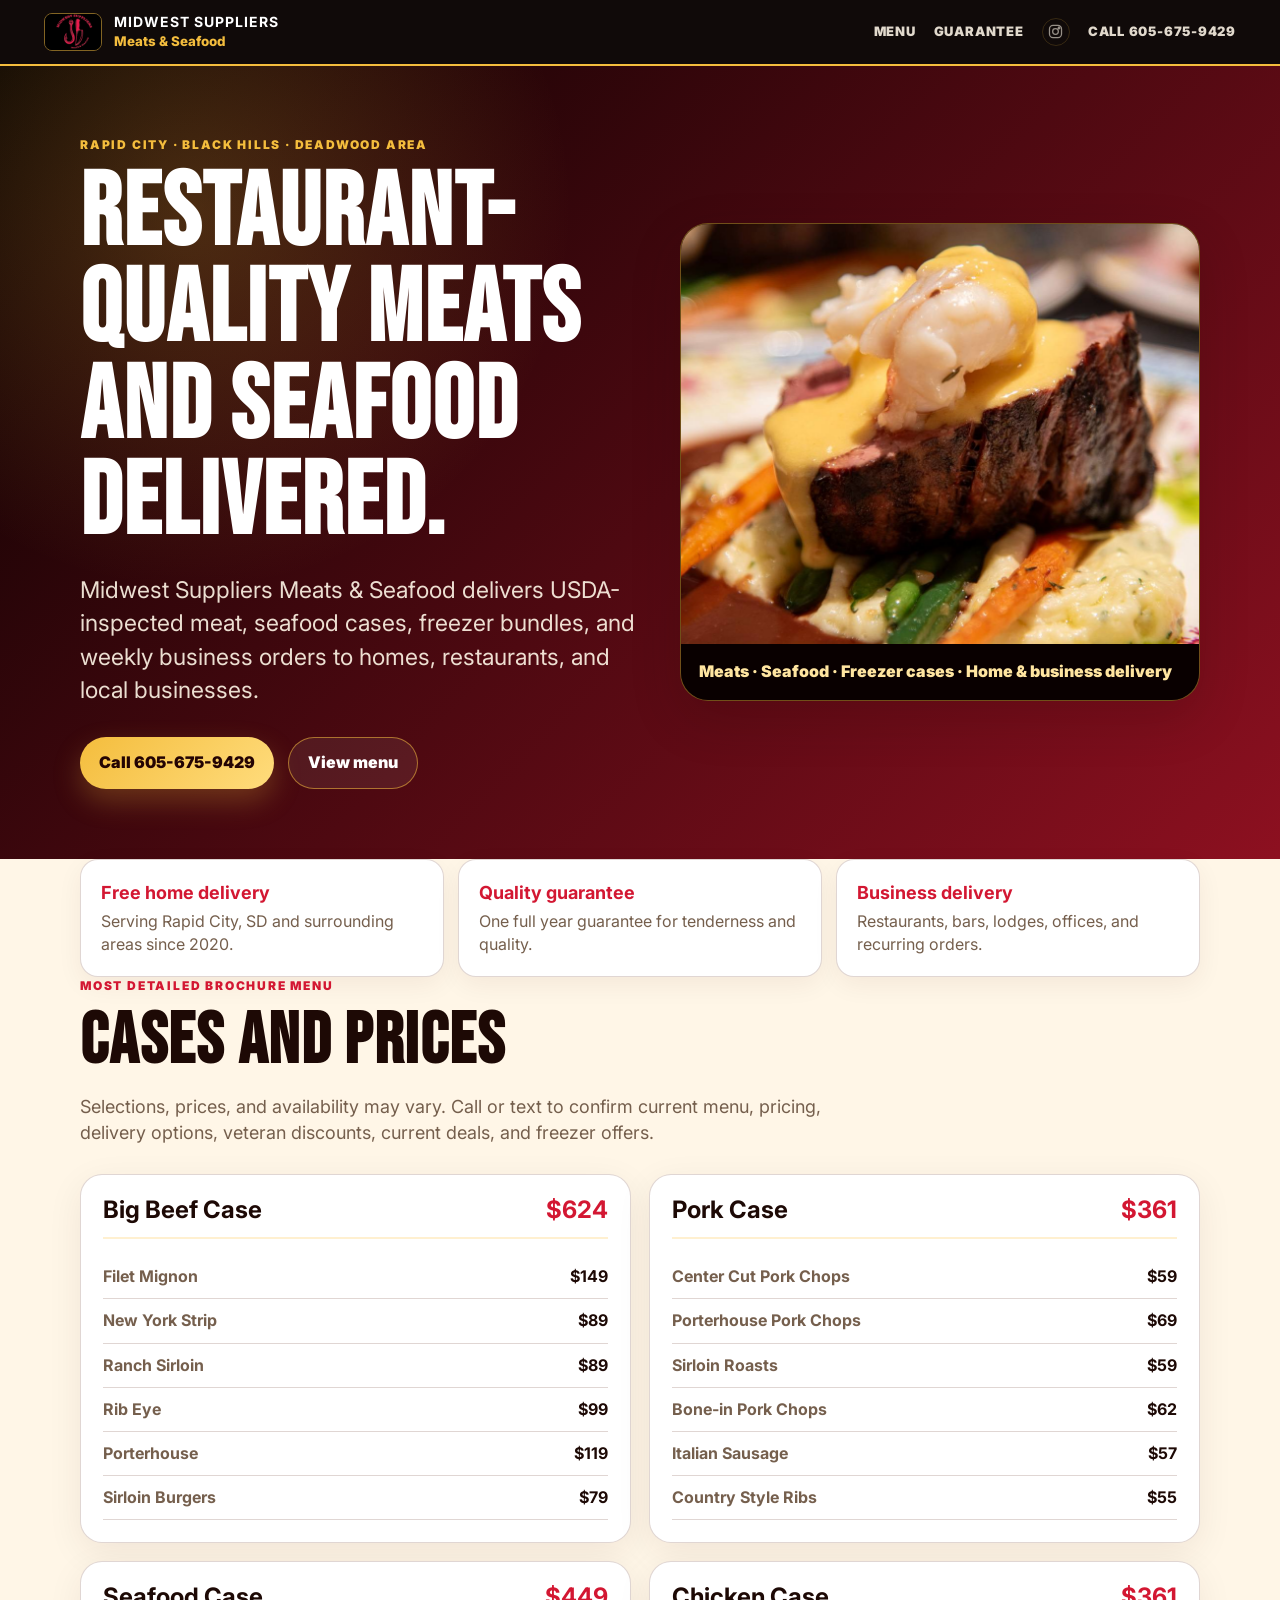
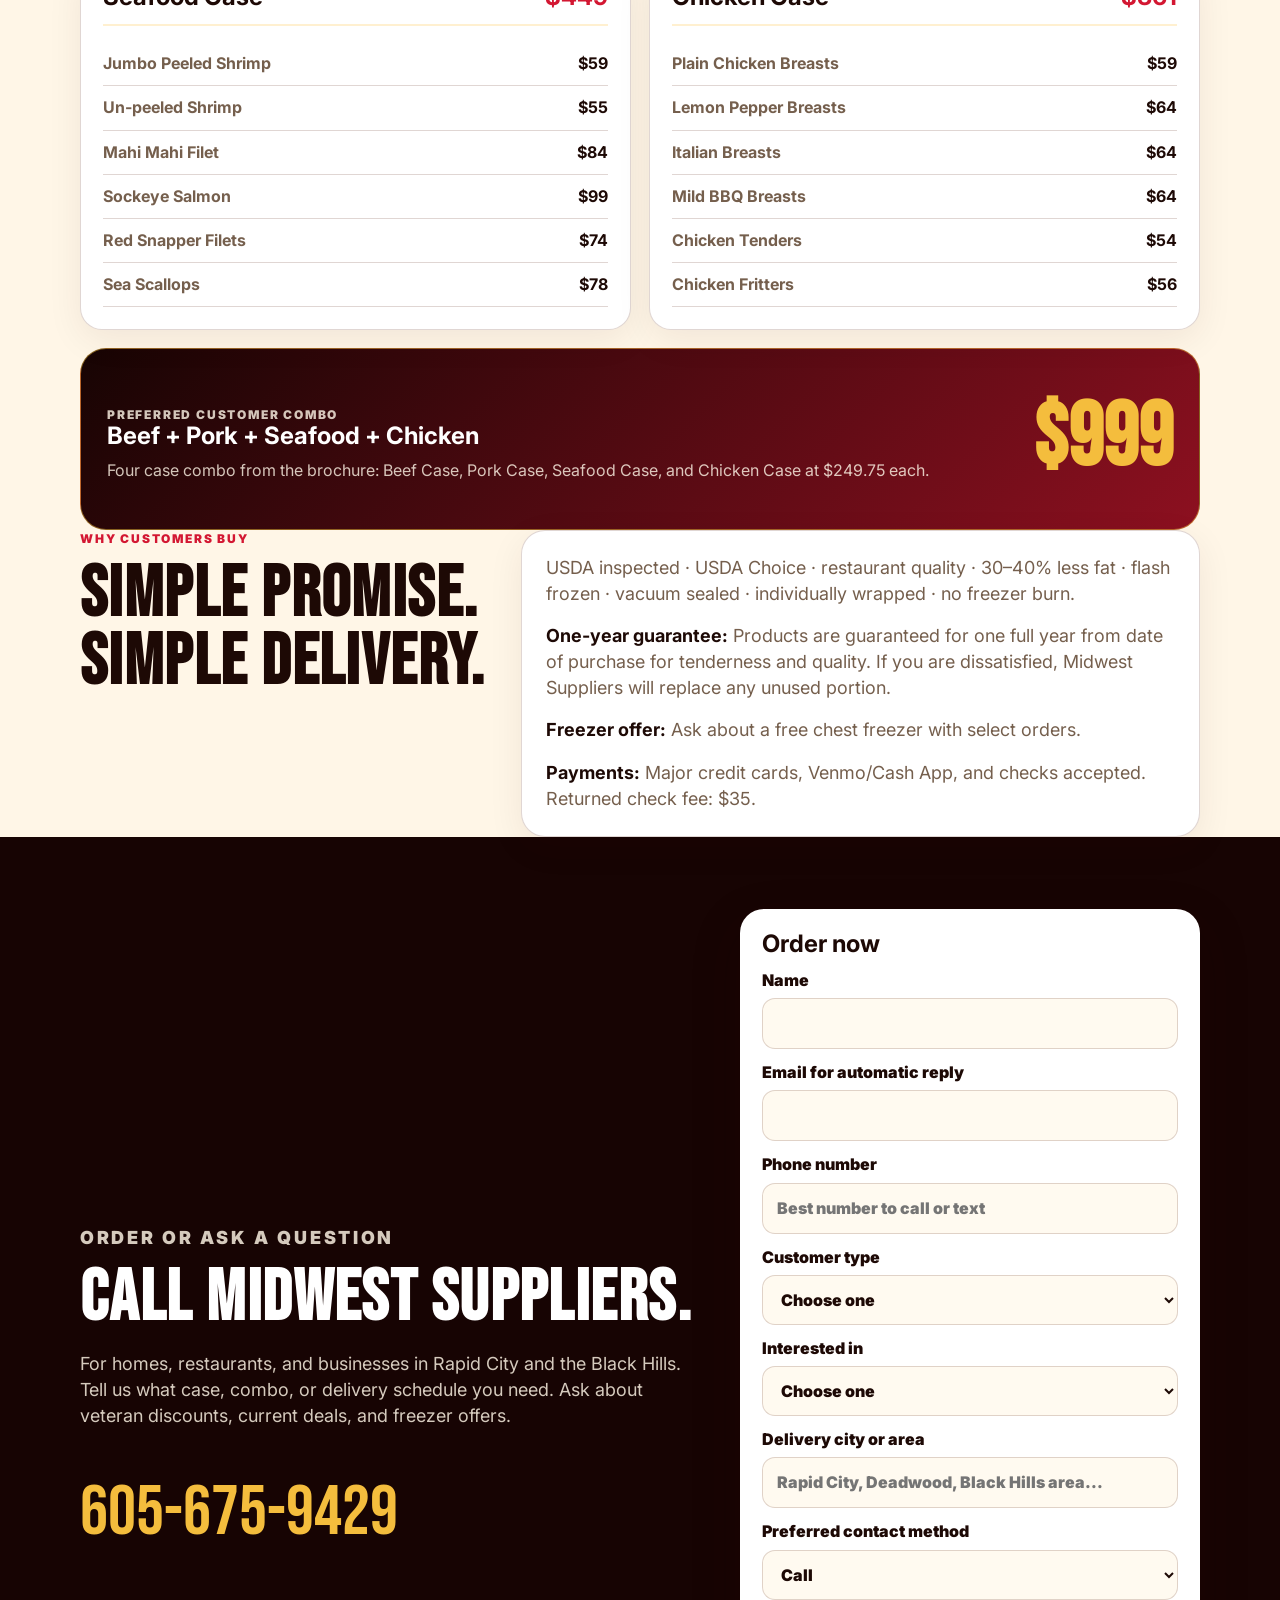
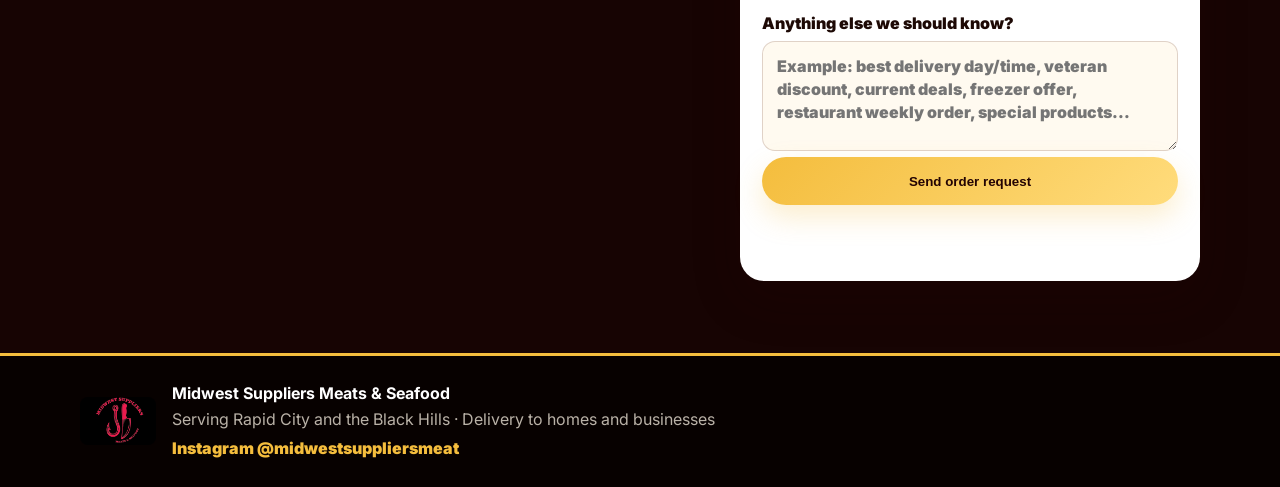
==== commit 14a7e553: "style: make Instagram nav link subtle" ====
--- a/index.html
+++ b/index.html
@@ -24,7 +24,13 @@
     <nav aria-label="Primary navigation">
       <a href="#menu">Menu</a>
       <a href="#guarantee">Guarantee</a>
-      <a href="https://www.instagram.com/midwestsuppliersmeat/" target="_blank" rel="noopener">Instagram</a>
+      <a class="social-icon" href="https://www.instagram.com/midwestsuppliersmeat/" target="_blank" rel="noopener" aria-label="Instagram @midwestsuppliersmeat">
+        <svg viewBox="0 0 24 24" aria-hidden="true" focusable="false">
+          <rect x="3.5" y="3.5" width="17" height="17" rx="5"></rect>
+          <circle cx="12" cy="12" r="4"></circle>
+          <circle cx="17" cy="7" r="1.1"></circle>
+        </svg>
+      </a>
       <a href="#contact">Call 605-675-9429</a>
     </nav>
   </header>
--- a/styles.css
+++ b/styles.css
@@ -19,7 +19,7 @@
 a{color:inherit}.skip-link{position:absolute;top:-60px;left:12px;background:var(--gold);padding:10px 14px;border-radius:999px;z-index:100}.skip-link:focus{top:12px}
 .site-header{position:sticky;top:0;z-index:20;display:flex;justify-content:space-between;align-items:center;gap:18px;padding:12px clamp(16px,4vw,44px);background:rgba(7,1,0,.96);color:#fff;border-bottom:2px solid var(--gold)}
 .brand{display:flex;align-items:center;gap:12px;text-decoration:none}.brand img{width:58px;height:38px;object-fit:cover;border-radius:8px;border:1px solid rgba(244,189,61,.5)}.brand strong{display:block;text-transform:uppercase;letter-spacing:.07em;font-size:14px}.brand small{display:block;color:var(--gold);font-weight:800}
-nav{display:flex;gap:18px;align-items:center;flex-wrap:wrap;justify-content:flex-end}nav a{text-decoration:none;text-transform:uppercase;letter-spacing:.06em;font-size:13px;font-weight:900;color:rgba(255,246,231,.88)}nav a:hover{color:var(--gold)}
+nav{display:flex;gap:18px;align-items:center;flex-wrap:wrap;justify-content:flex-end}nav a{text-decoration:none;text-transform:uppercase;letter-spacing:.06em;font-size:13px;font-weight:900;color:rgba(255,246,231,.88)}nav a:hover{color:var(--gold)}nav .social-icon{width:28px;height:28px;padding:4px;border:1px solid rgba(244,189,61,.22);border-radius:999px;color:rgba(255,246,231,.72);display:inline-flex;align-items:center;justify-content:center;opacity:.78}nav .social-icon svg{width:17px;height:17px;display:block;fill:none;stroke:currentColor;stroke-width:1.8}nav .social-icon:hover{color:var(--gold);border-color:rgba(244,189,61,.55);opacity:1}
 .hero{max-width:none;min-height:640px;display:grid;grid-template-columns:minmax(0,1fr) minmax(320px,520px);gap:34px;align-items:center;padding:70px max(clamp(18px,5vw,60px),calc((100vw - var(--max))/2));background:radial-gradient(circle at 15% 18%,rgba(244,189,61,.22),transparent 30%),linear-gradient(135deg,var(--black),var(--red-dark));color:#fff}.eyebrow{margin:0 0 14px;text-transform:uppercase;letter-spacing:.15em;font-weight:900;font-size:12px;color:var(--gold)}.eyebrow.red{color:var(--red)}h1,h2{font-family:'Bebas Neue',Inter,sans-serif;line-height:.94;letter-spacing:.02em;margin:0}h1{font-size:clamp(56px,8vw,104px);max-width:760px}h2{font-size:clamp(42px,6vw,72px)}h3{margin:0;font-size:24px;line-height:1.08}.lead{max-width:680px;margin:22px 0 0;color:rgba(255,246,231,.9);font-size:clamp(18px,2vw,23px)}.hero-actions{display:flex;gap:14px;flex-wrap:wrap;margin-top:30px}.btn{display:inline-flex;align-items:center;justify-content:center;min-height:48px;padding:13px 19px;border-radius:999px;border:0;text-decoration:none;font-weight:900;cursor:pointer;transition:.16s ease}.btn.primary{background:linear-gradient(135deg,var(--gold),#ffdc7c);color:#240403;box-shadow:0 12px 28px rgba(244,189,61,.25)}.btn.secondary{background:rgba(255,255,255,.07);border:1px solid rgba(244,189,61,.55);color:#fff}.btn:hover{transform:translateY(-2px)}.btn.full{width:100%}.hero-photo{margin:0;background:#100;border:1px solid rgba(244,189,61,.42);border-radius:28px;overflow:hidden;box-shadow:var(--shadow)}.hero-photo img{display:block;width:100%;height:420px;object-fit:cover}.hero-photo figcaption{padding:16px 18px;color:var(--gold-soft);font-weight:900;background:rgba(0,0,0,.45)}
 .quick-facts{max-width:var(--max);margin:0 auto;display:grid;grid-template-columns:repeat(3,1fr);gap:14px;padding:22px clamp(18px,3vw,0)}.quick-facts div{background:#fff;border:1px solid var(--line);border-radius:18px;padding:20px;box-shadow:0 8px 26px rgba(61,13,7,.06)}.quick-facts strong{display:block;color:var(--red);font-size:18px}.quick-facts span{display:block;color:var(--muted);margin-top:4px}
 .section{max-width:var(--max);margin:0 auto;padding:72px clamp(18px,3vw,0)}.section-head.simple{max-width:760px;margin-bottom:28px}.section-head p:last-child{color:var(--muted);font-size:18px}.case-grid{display:grid;grid-template-columns:repeat(2,1fr);gap:18px}.case-card{background:#fff;border:1px solid var(--line);border-radius:22px;padding:22px;box-shadow:0 10px 36px rgba(61,13,7,.07)}.case-card h3{display:flex;justify-content:space-between;gap:14px;border-bottom:2px solid var(--paper);padding-bottom:14px}.case-card h3 span{color:var(--red);white-space:nowrap}.case-card ul{list-style:none;margin:16px 0 0;padding:0}.case-card li{display:flex;justify-content:space-between;gap:20px;padding:10px 0;border-bottom:1px solid var(--line);color:var(--muted);font-weight:700}.case-card b{color:var(--ink)}.combo-card{margin-top:18px;display:flex;justify-content:space-between;align-items:center;gap:24px;background:linear-gradient(135deg,var(--charcoal),var(--red-dark));color:#fff;border-radius:26px;padding:26px;border:1px solid rgba(244,189,61,.5)}.combo-card p{color:rgba(255,246,231,.8);margin:10px 0 0}.combo-card strong{font-size:clamp(52px,8vw,88px);font-family:'Bebas Neue';color:var(--gold)}
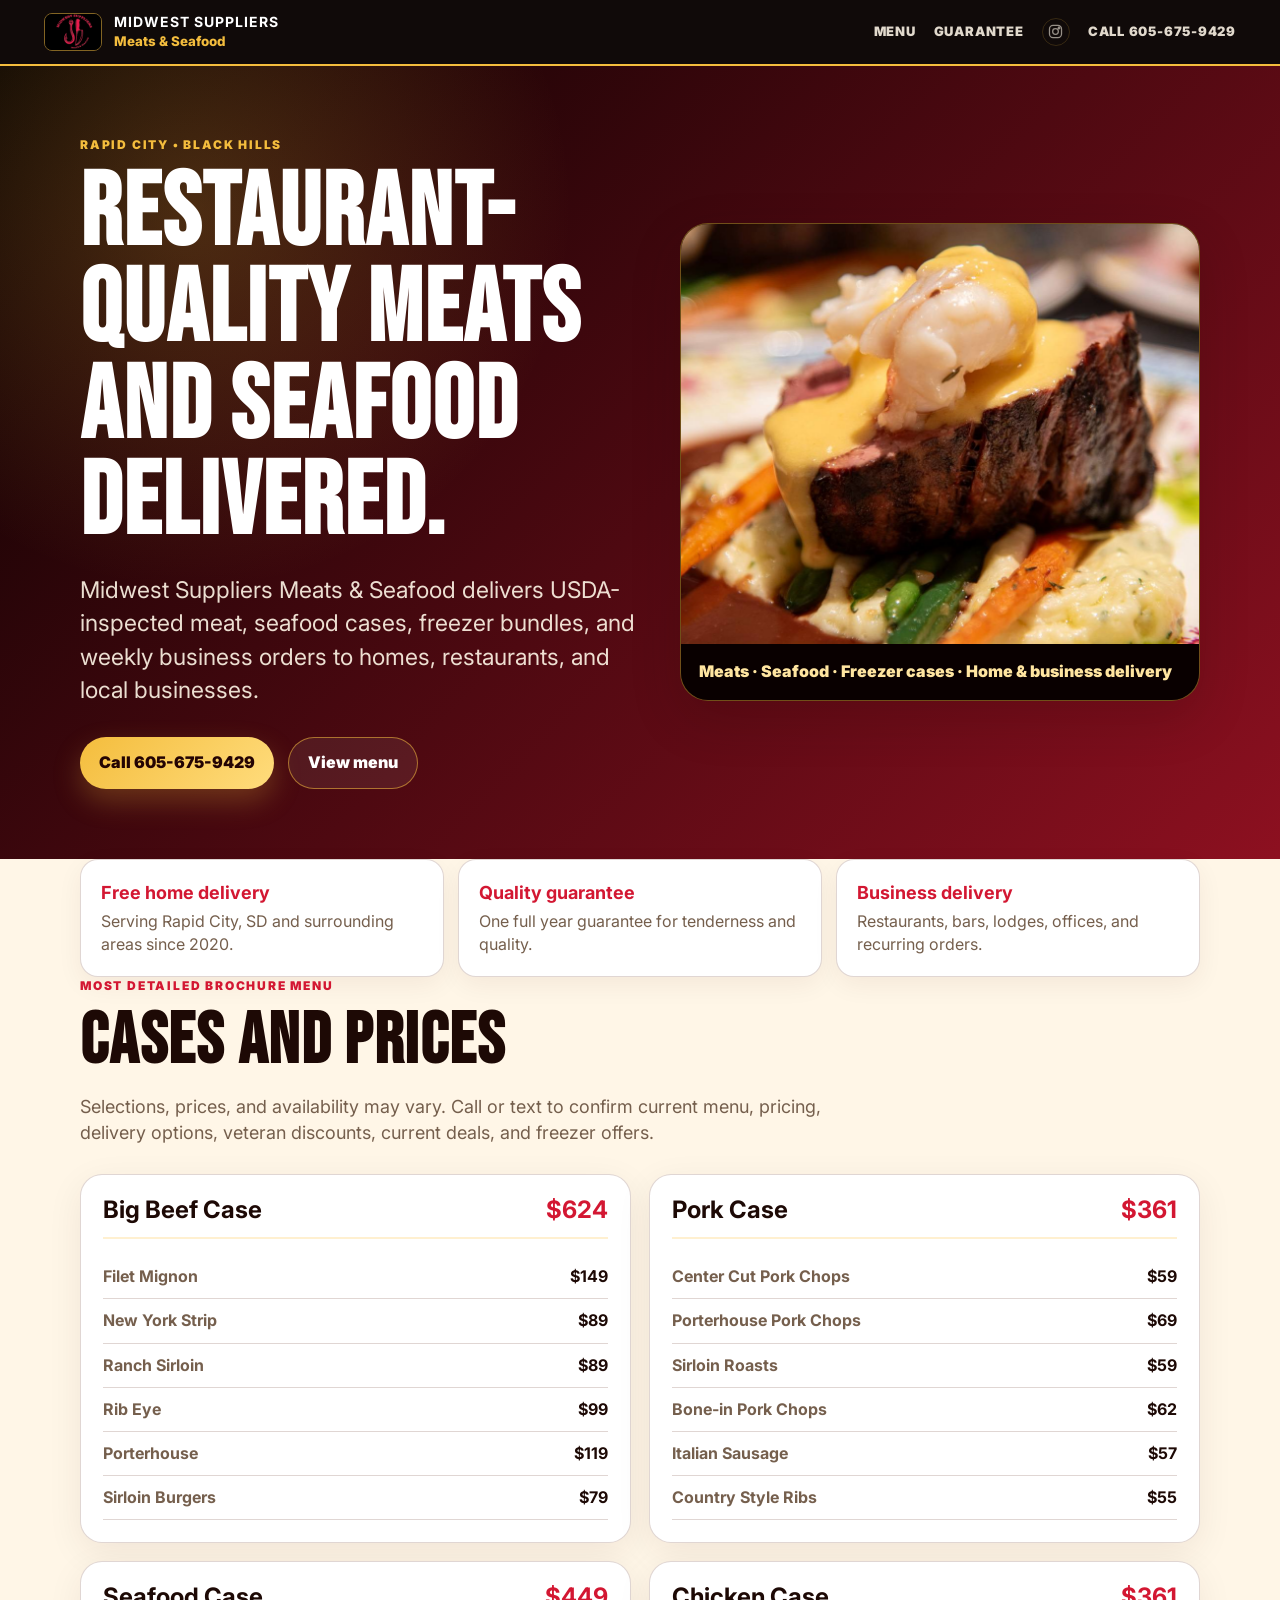
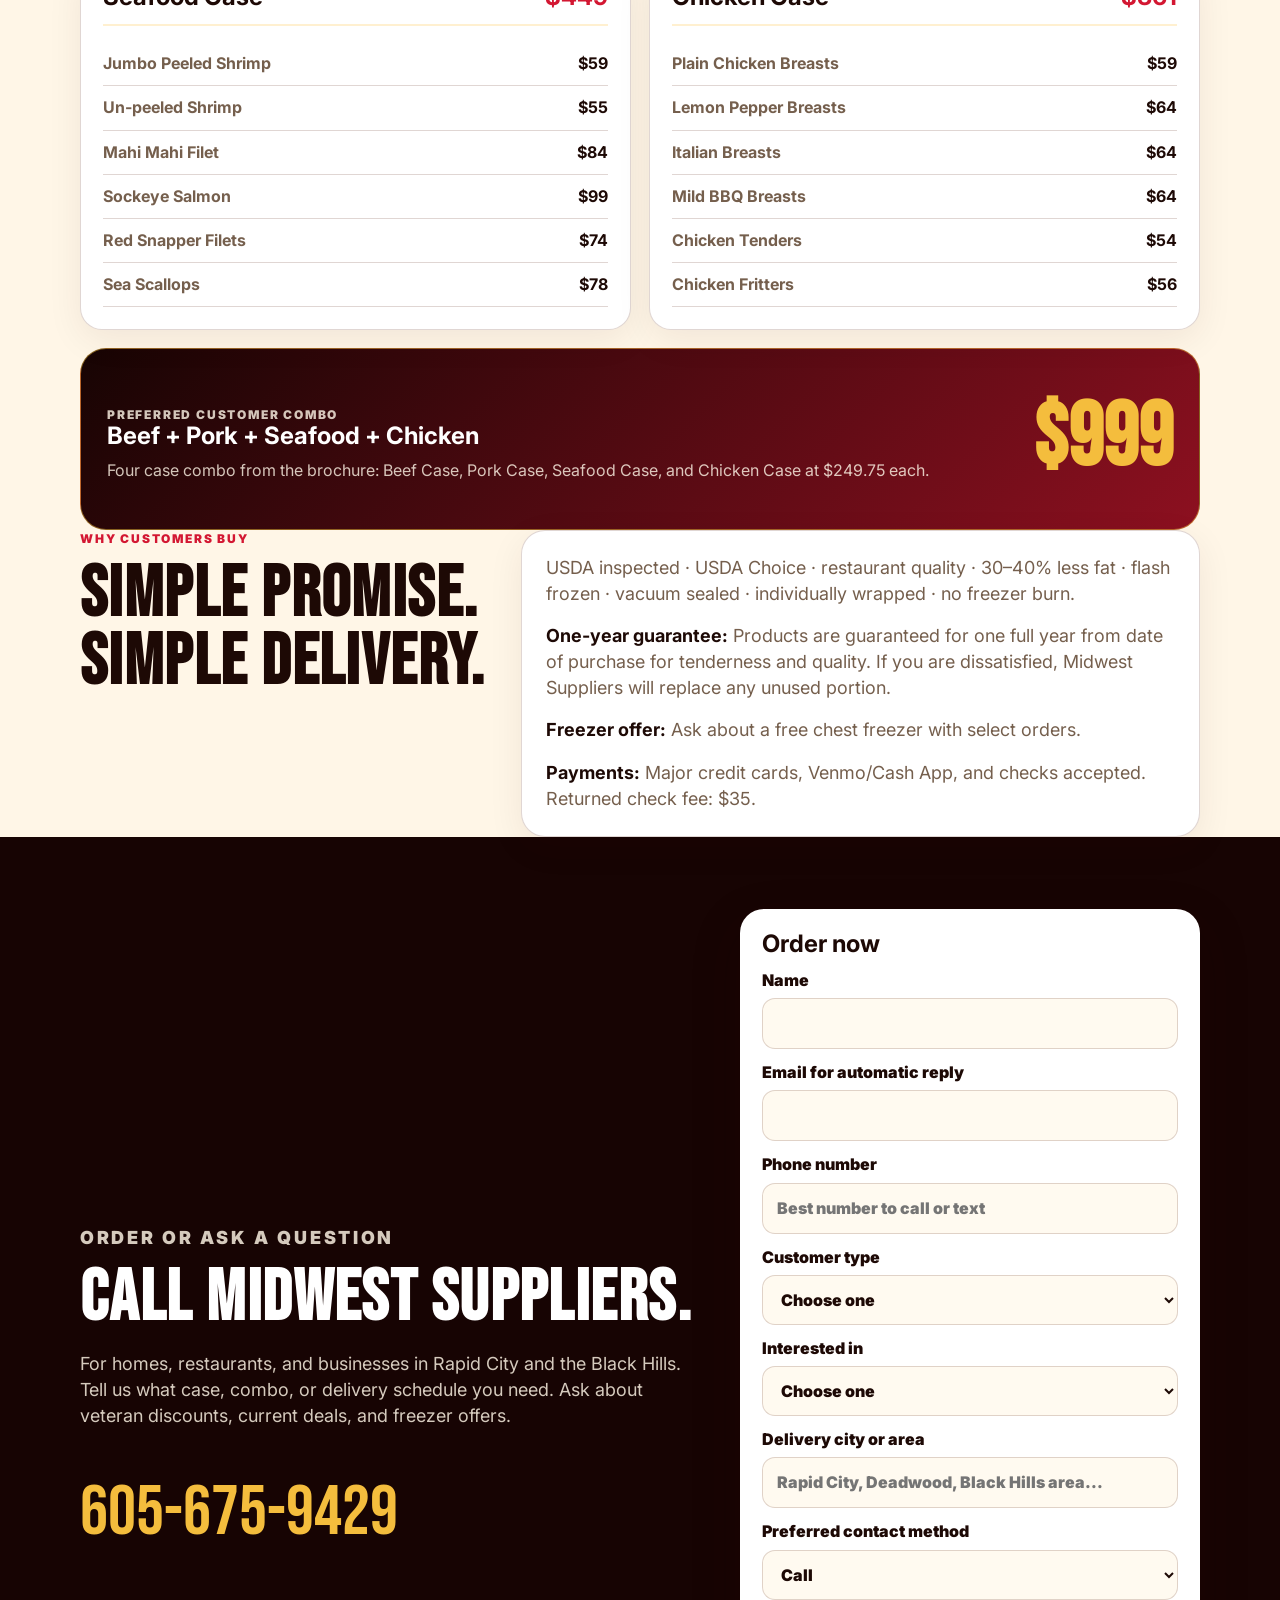
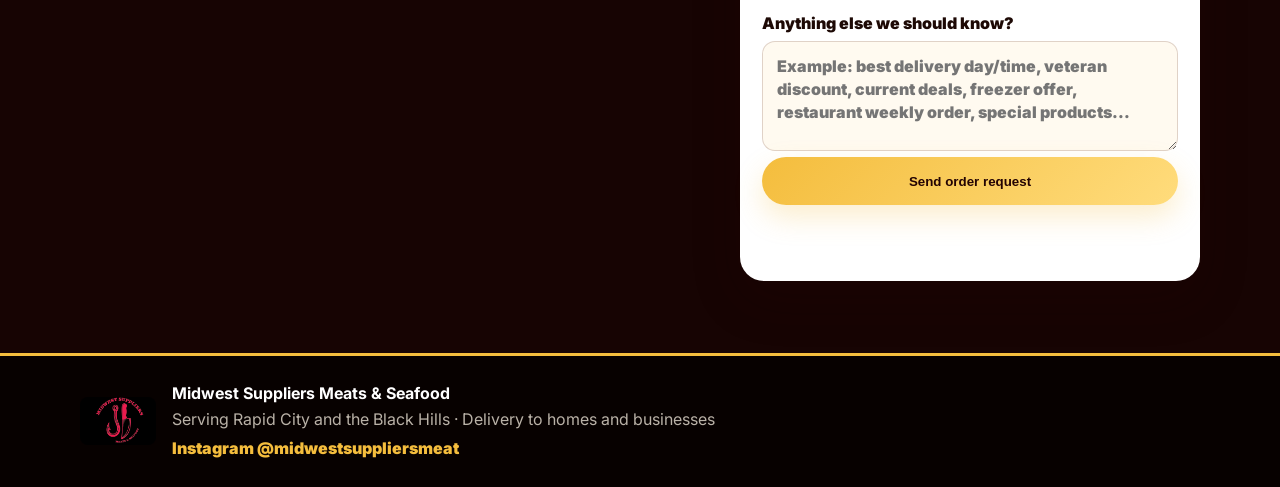
==== commit 43c73730: "copy: simplify hero service area" ====
--- a/index.html
+++ b/index.html
@@ -38,7 +38,7 @@
   <main id="top">
     <section class="hero">
       <div class="hero-copy">
-        <p class="eyebrow">Rapid City · Black Hills · Deadwood Area</p>
+        <p class="eyebrow">Rapid City • Black Hills</p>
         <h1>Restaurant-quality meats and seafood delivered.</h1>
         <p class="lead">Midwest Suppliers Meats & Seafood delivers USDA-inspected meat, seafood cases, freezer bundles, and weekly business orders to homes, restaurants, and local businesses.</p>
         <div class="hero-actions">
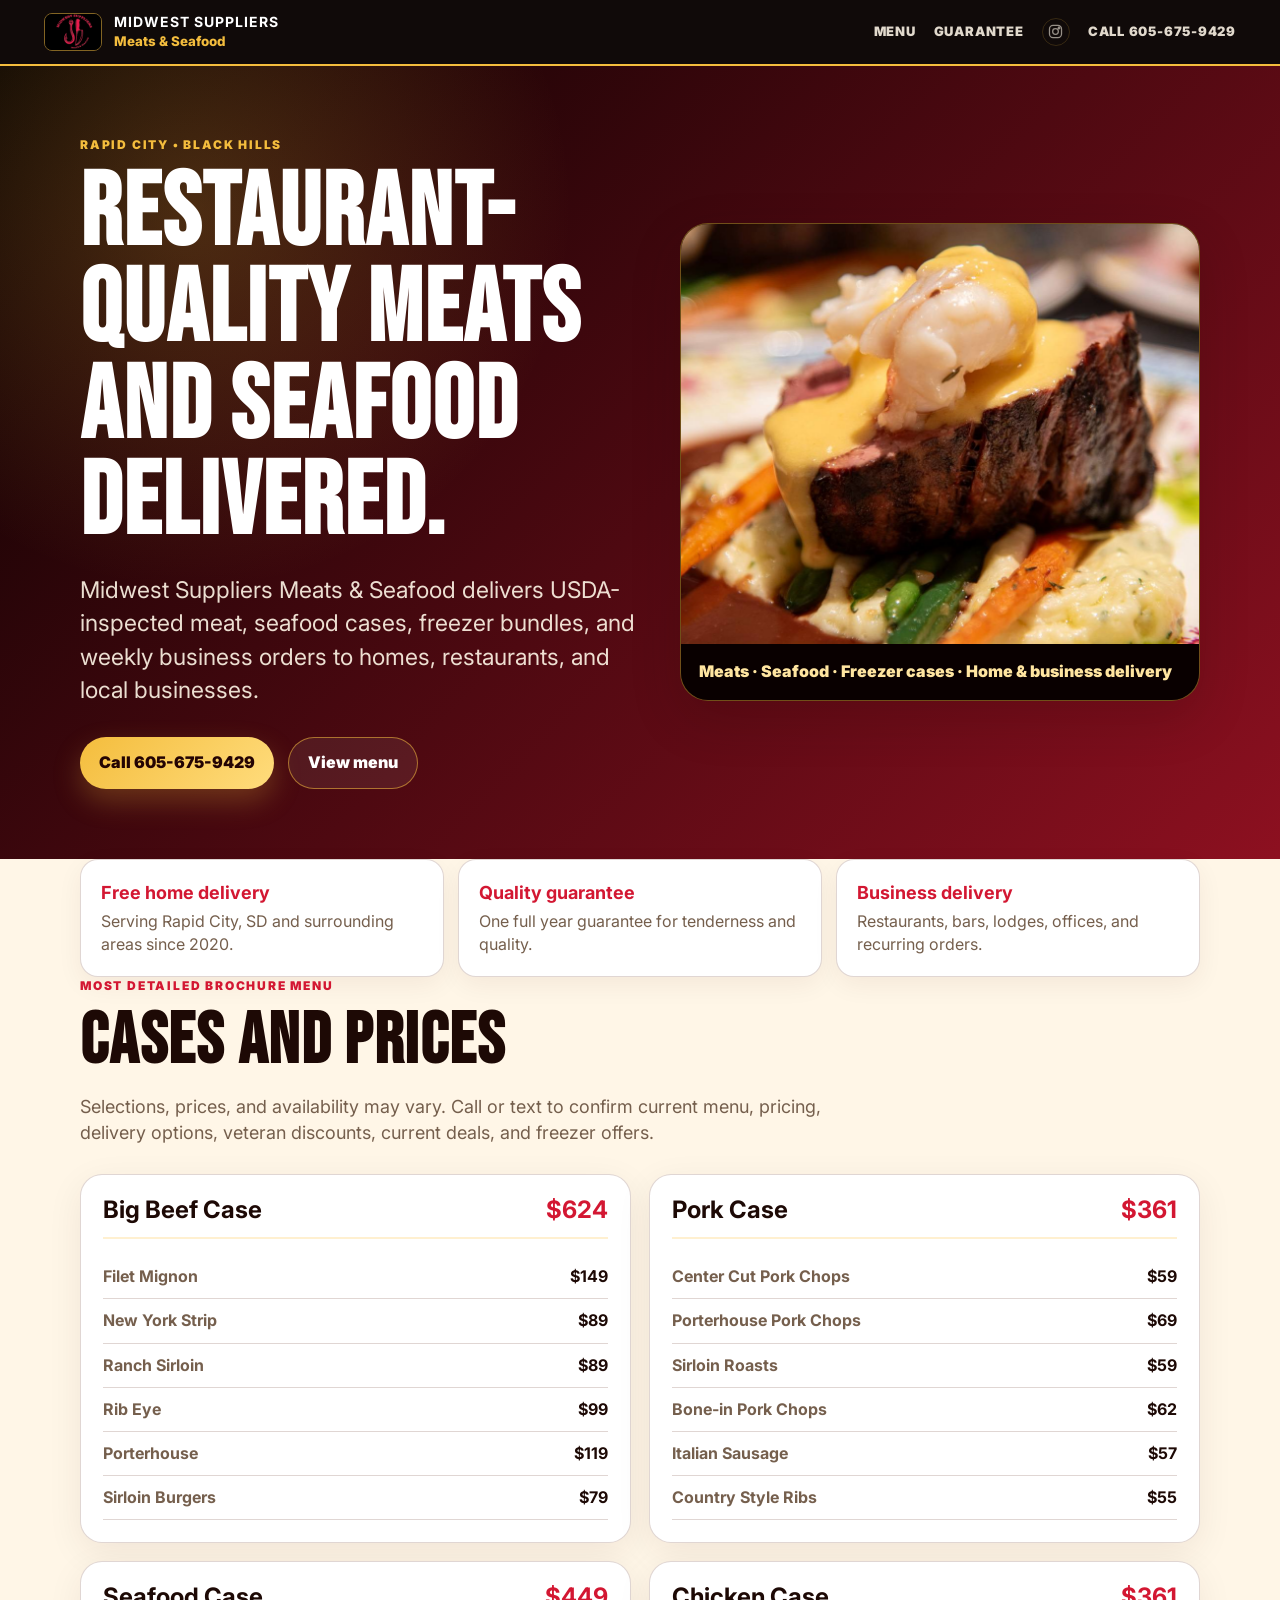
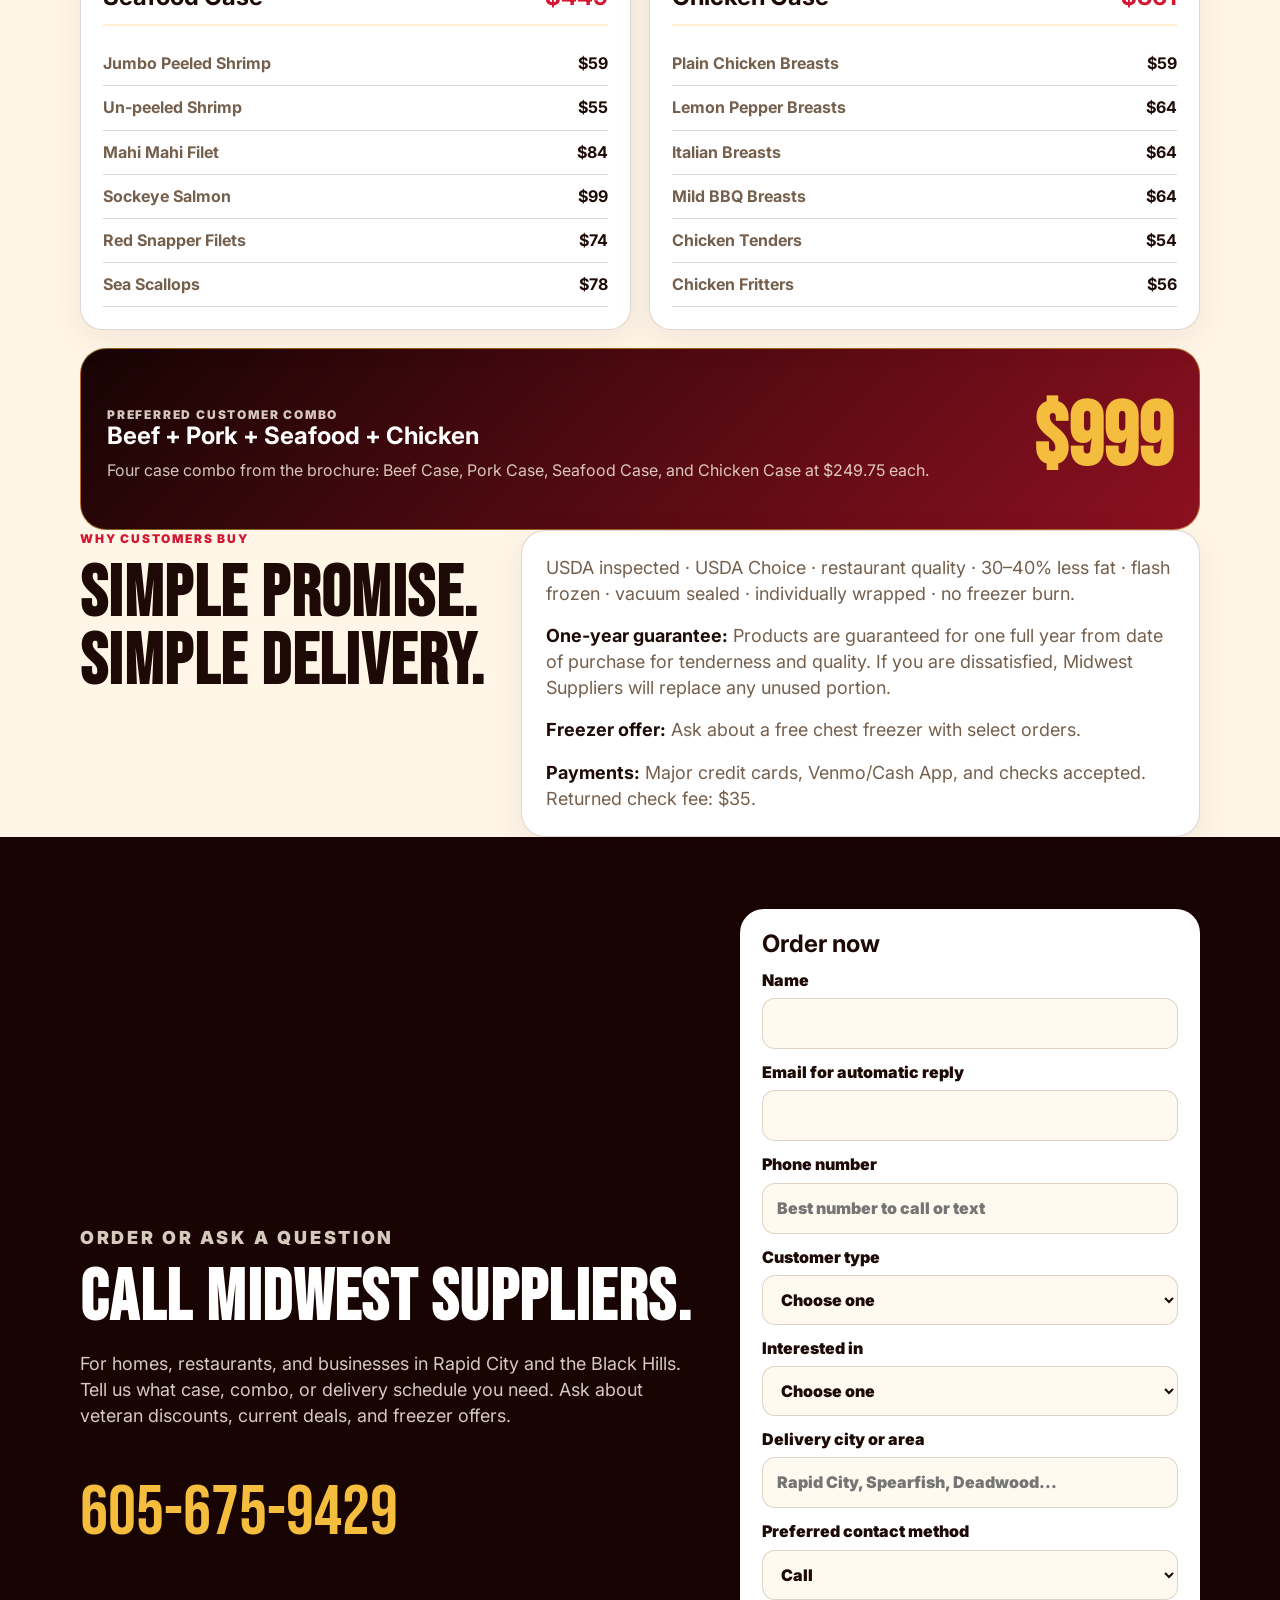
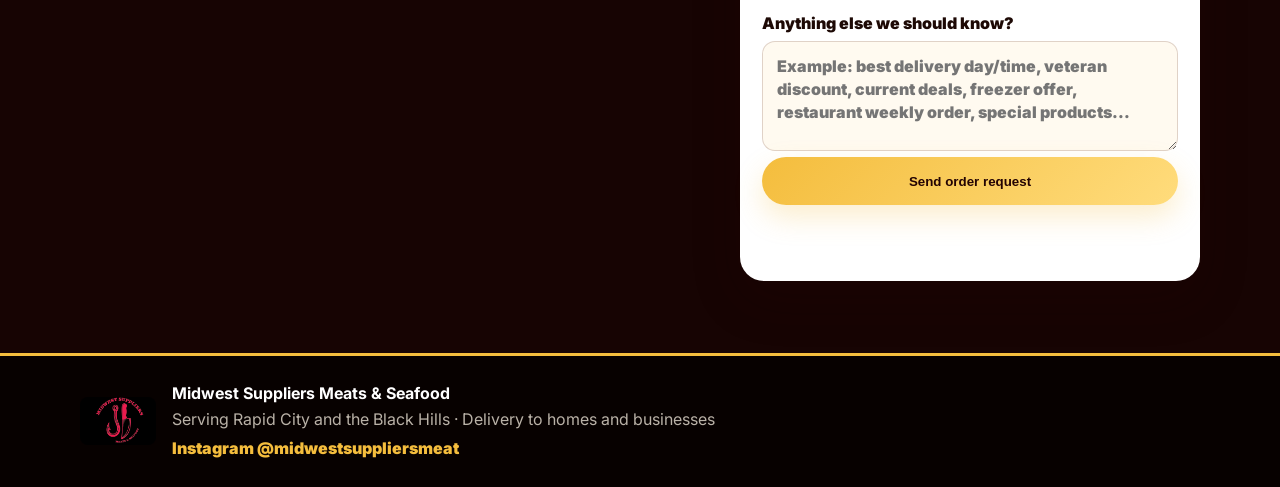
==== commit 4189a01a: "copy: add Spearfish to delivery placeholder" ====
--- a/index.html
+++ b/index.html
@@ -177,7 +177,7 @@
             <option>Not sure yet</option>
           </select>
         </label>
-        <label>Delivery city or area<input name="delivery_area" autocomplete="address-level2" placeholder="Rapid City, Deadwood, Black Hills area..."></label>
+        <label>Delivery city or area<input name="delivery_area" autocomplete="address-level2" placeholder="Rapid City, Spearfish, Deadwood..."></label>
         <label>Preferred contact method
           <select name="preferred_contact">
             <option>Call</option>
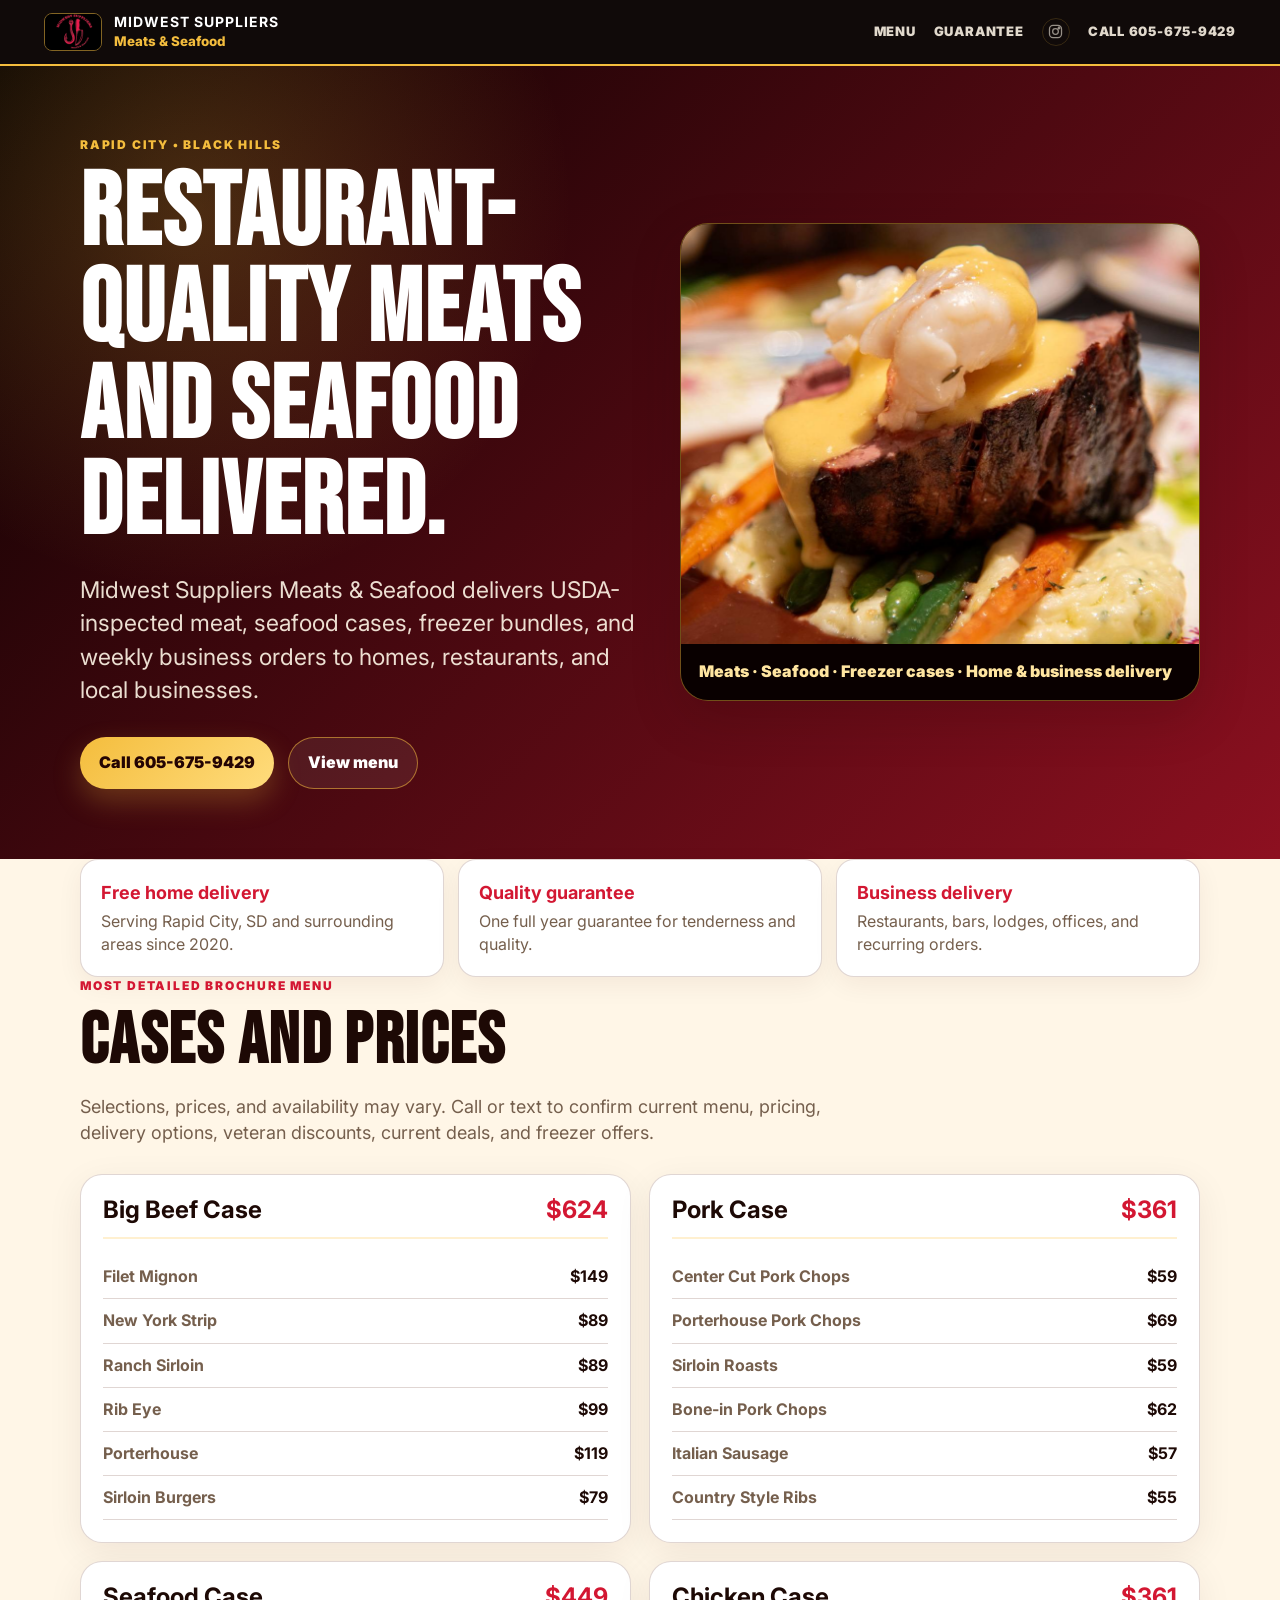
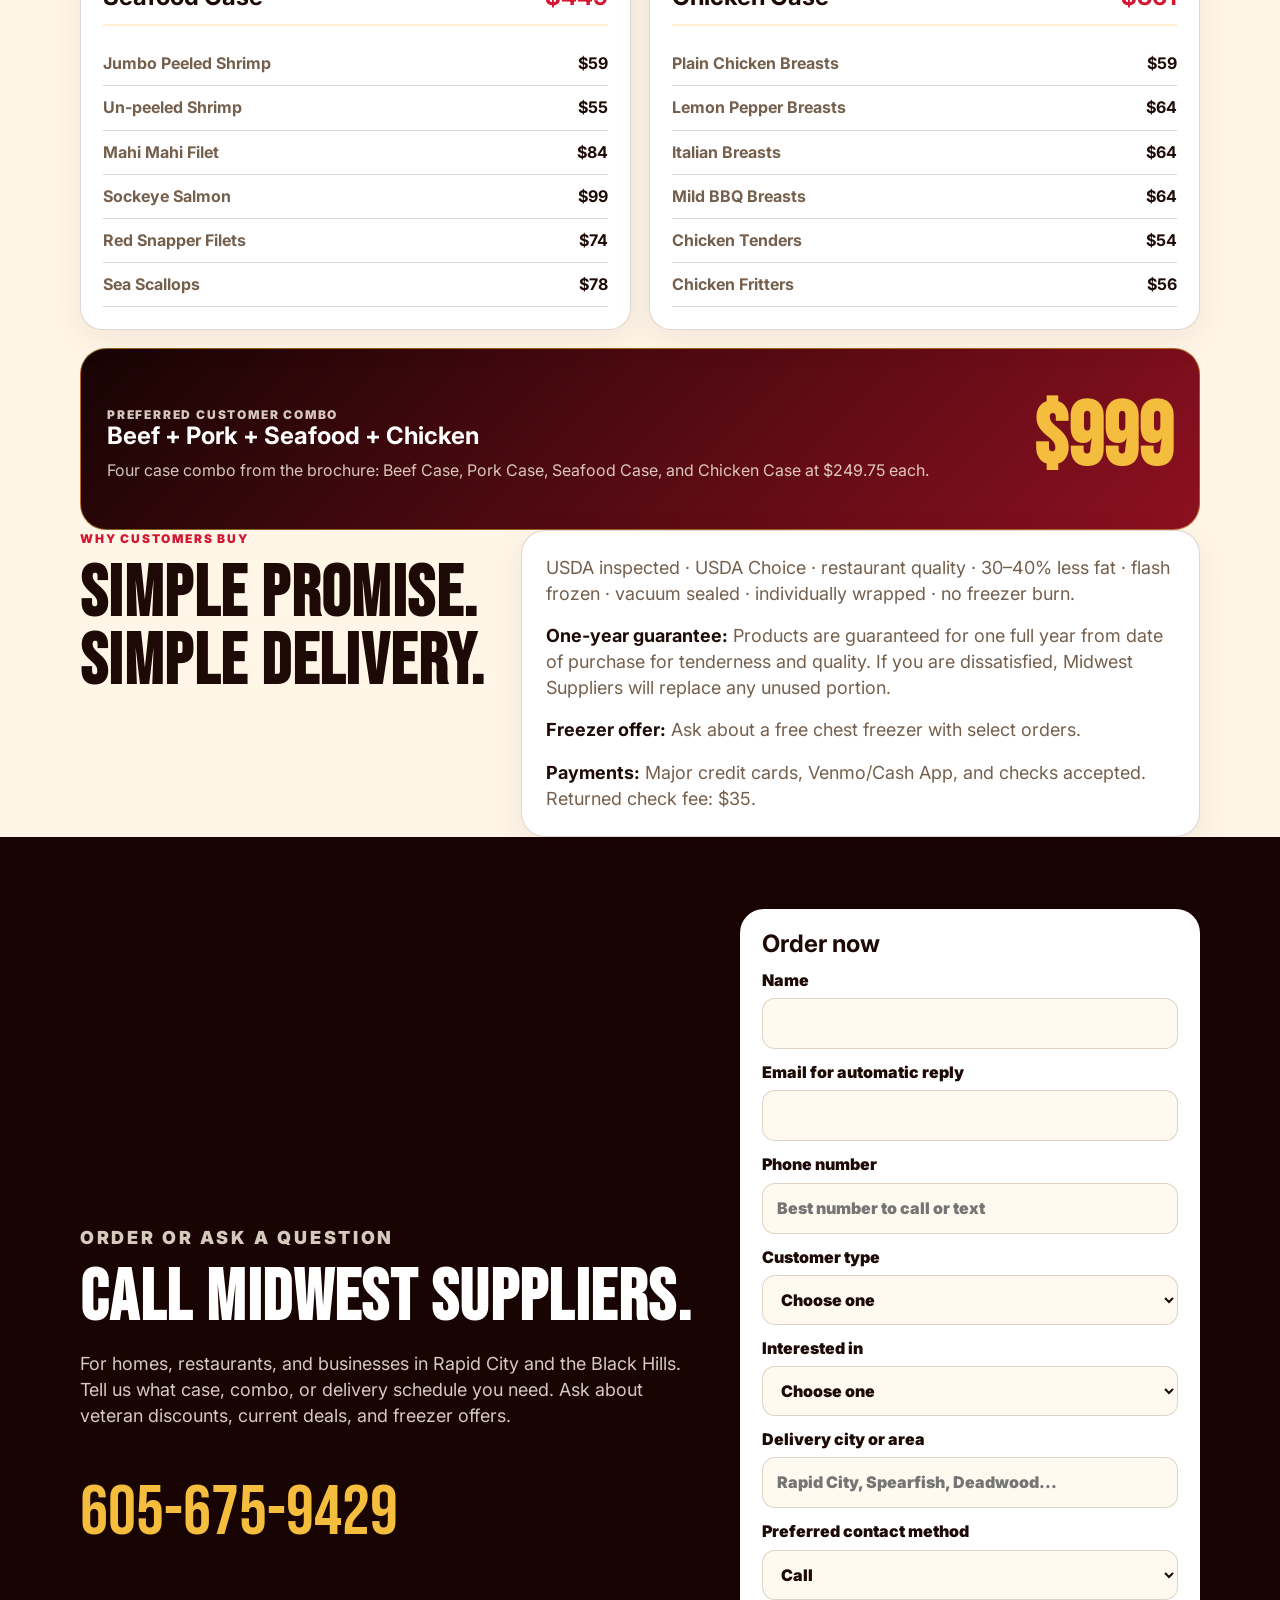
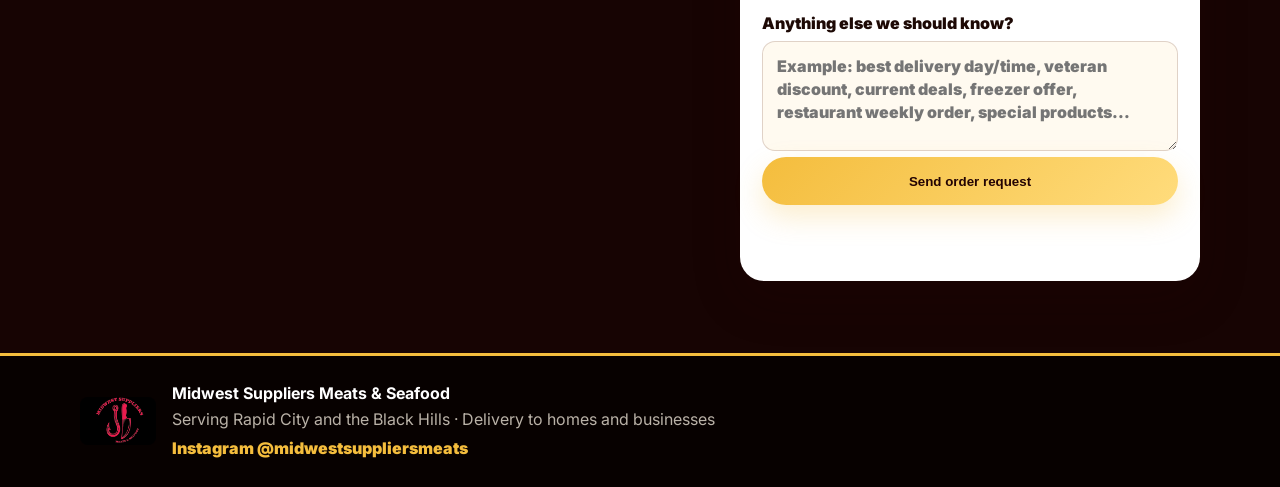
==== commit 23895b71: "copy: update Instagram handle to meats" ====
--- a/index.html
+++ b/index.html
@@ -24,7 +24,7 @@
     <nav aria-label="Primary navigation">
       <a href="#menu">Menu</a>
       <a href="#guarantee">Guarantee</a>
-      <a class="social-icon" href="https://www.instagram.com/midwestsuppliersmeat/" target="_blank" rel="noopener" aria-label="Instagram @midwestsuppliersmeat">
+      <a class="social-icon" href="https://www.instagram.com/midwestsuppliersmeats/" target="_blank" rel="noopener" aria-label="Instagram @midwestsuppliersmeats">
         <svg viewBox="0 0 24 24" aria-hidden="true" focusable="false">
           <rect x="3.5" y="3.5" width="17" height="17" rx="5"></rect>
           <circle cx="12" cy="12" r="4"></circle>
@@ -194,7 +194,7 @@
 
   <footer>
     <img src="assets/knife-logo.jpg" alt="Midwest Suppliers logo" />
-    <div><strong>Midwest Suppliers Meats & Seafood</strong><span>Serving Rapid City and the Black Hills · Delivery to homes and businesses</span><a class="footer-social" href="https://www.instagram.com/midwestsuppliersmeat/" target="_blank" rel="noopener">Instagram @midwestsuppliersmeat</a></div>
+    <div><strong>Midwest Suppliers Meats & Seafood</strong><span>Serving Rapid City and the Black Hills · Delivery to homes and businesses</span><a class="footer-social" href="https://www.instagram.com/midwestsuppliersmeats/" target="_blank" rel="noopener">Instagram @midwestsuppliersmeats</a></div>
   </footer>
 
   <script src="app.js?v=4"></script>
